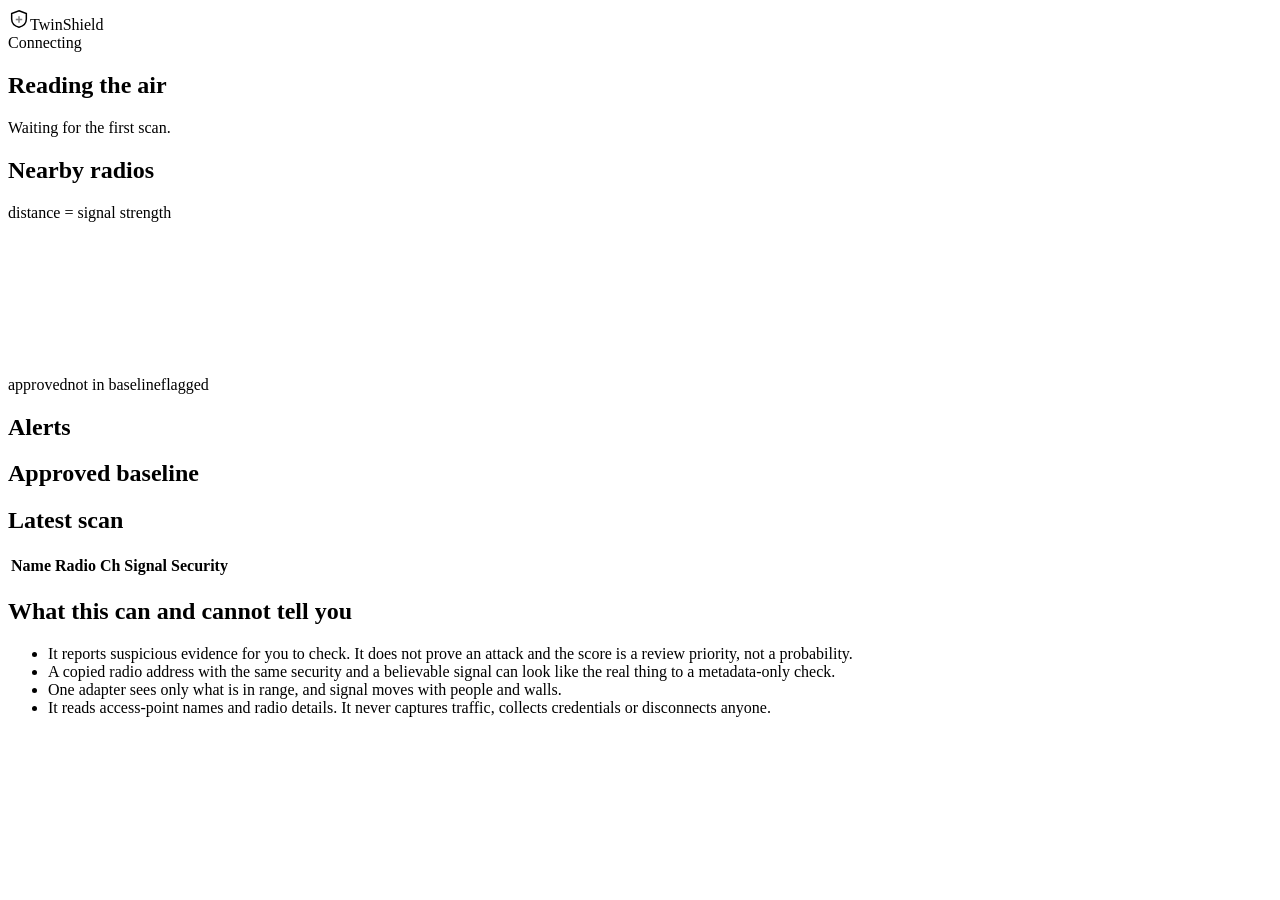
==== index.html @ 240db317 "Add index.html" ====
<!doctype html>
<html lang="en">
<head>
<meta charset="utf-8">
<meta name="viewport" content="width=device-width,initial-scale=1">
<title>TwinShield - warning for lookalike Wi-Fi hotspots</title>
<meta name="description" content="A local tool that compares nearby Wi-Fi access points with a network you approved and shows the evidence when something looks like a twin.">
<link rel="preconnect" href="https://fonts.googleapis.com"><link rel="preconnect" href="https://fonts.gstatic.com" crossorigin>
<link href="https://fonts.googleapis.com/css2?family=Instrument+Serif:ital@0;1&family=JetBrains+Mono:wght@400;500&family=Inter+Tight:wght@400;500;600&display=swap" rel="stylesheet">
<link rel="stylesheet" href="style.css">
</head>
<body>
<header class="top">
  <div class="logo"><svg width="22" height="22" viewBox="0 0 24 24" fill="none" stroke="currentColor" stroke-width="1.6"><path d="M12 3l8 3v6c0 4.5-3.2 7.7-8 9-4.8-1.3-8-4.5-8-9V6z"/><path d="M8.5 12.5h7M12 9v7" opacity=".5"/></svg><span>TwinShield</span></div>
  <div class="mode" id="mode">Connecting</div>
</header>

<div class="banner" id="banner" hidden></div>

<main>
  <section class="status" id="status">
    <div class="status-dot" id="dot"></div>
    <div>
      <h1 id="headline">Reading the air</h1>
      <p id="sub">Waiting for the first scan.</p>
    </div>
    <div class="status-meta"><div id="meta1"></div><div id="meta2"></div></div>
  </section>

  <div class="grid">
    <section class="card radar-card">
      <div class="card-h"><h2>Nearby radios</h2><span class="hint">distance = signal strength</span></div>
      <canvas id="radar" aria-label="Radar view of nearby access points"></canvas>
      <div class="legend"><span><i class="k ok"></i>approved</span><span><i class="k other"></i>not in baseline</span><span><i class="k warn"></i>flagged</span></div>
    </section>

    <section class="card">
      <div class="card-h"><h2>Alerts</h2><span class="hint" id="alertCount"></span></div>
      <div id="alerts"></div>
    </section>
  </div>

  <section class="card" id="replayCard" hidden>
    <div class="card-h"><h2>Test fixture timeline</h2><span class="hint">scan cycle <b id="cyc">1</b> of <b id="cycN"></b></span></div>
    <div class="scrub"><button id="play" type="button">Pause</button><input type="range" id="range" min="1" value="1" aria-label="Scan cycle"></div>
    <p class="note">This public demo replays a scripted scenario: an approved campus network, an owner's channel change, a controlled twin with no security, and a lookalike name. It is test data, not a real scan.</p>
  </section>

  <div class="grid two">
    <section class="card">
      <div class="card-h"><h2>Approved baseline</h2><span class="hint" id="blMeta"></span></div>
      <div id="baseline"></div>
      <div id="approveBox" hidden>
        <p class="note">Only approve networks you own or are authorised to manage. Pick them from what is in the air now.</p>
        <div id="ssidPick" class="pick"></div>
        <button class="btn" id="approve" type="button">Approve selected as baseline</button>
        <p class="note" id="approveMsg" role="status"></p>
      </div>
    </section>
    <section class="card">
      <div class="card-h"><h2>Latest scan</h2><span class="hint" id="scanMeta"></span></div>
      <div class="tbl-wrap"><table id="scanTbl"><thead><tr><th>Name</th><th>Radio</th><th>Ch</th><th>Signal</th><th>Security</th></tr></thead><tbody></tbody></table></div>
    </section>
  </div>

  <section class="card limits">
    <h2>What this can and cannot tell you</h2>
    <ul>
      <li>It reports suspicious evidence for you to check. It does not prove an attack and the score is a review priority, not a probability.</li>
      <li>A copied radio address with the same security and a believable signal can look like the real thing to a metadata-only check.</li>
      <li>One adapter sees only what is in range, and signal moves with people and walls.</li>
      <li>It reads access-point names and radio details. It never captures traffic, collects credentials or disconnects anyone.</li>
    </ul>
  </section>
</main>
<script src="app.js"></script>
</body>
</html>
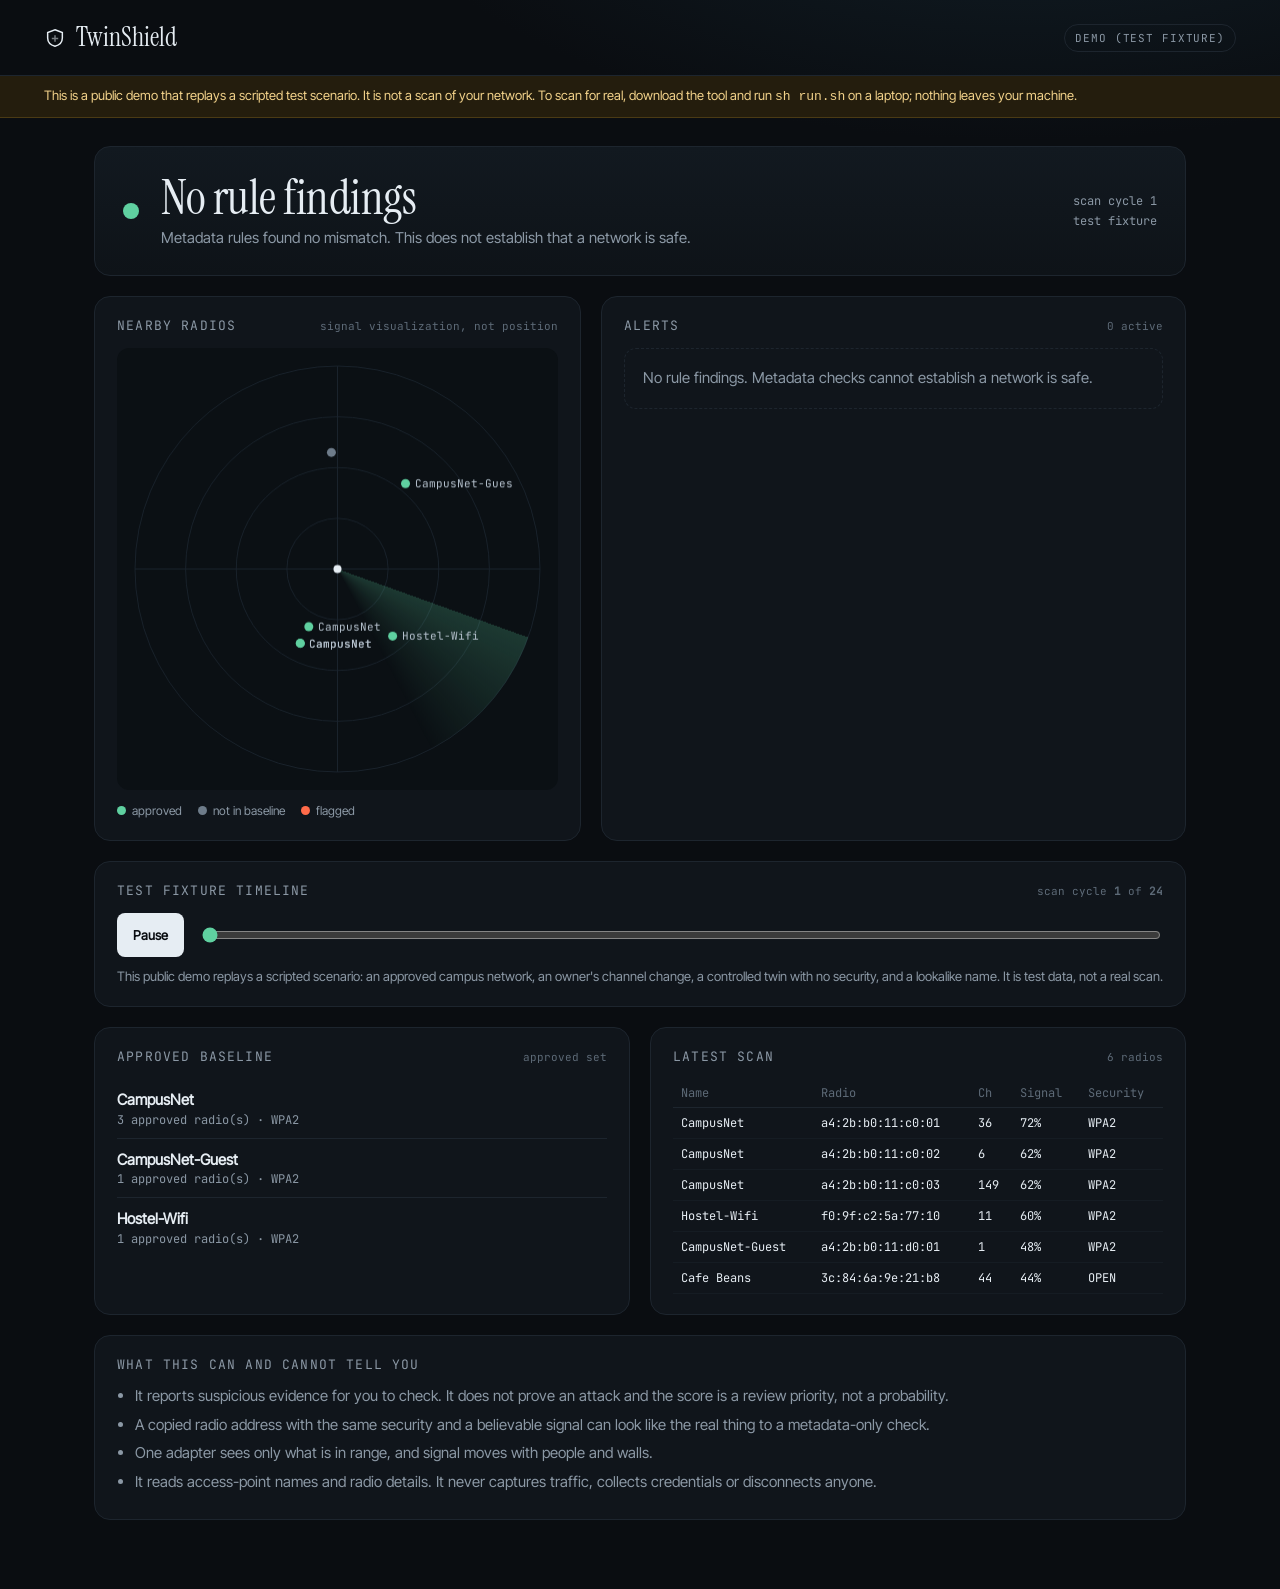
==== commit 0109278a: "Clarify signal visualization and self host fonts" ====
--- a/index.html
+++ b/index.html
@@ -5,9 +5,9 @@
 <meta name="viewport" content="width=device-width,initial-scale=1">
 <title>TwinShield - warning for lookalike Wi-Fi hotspots</title>
 <meta name="description" content="A local tool that compares nearby Wi-Fi access points with a network you approved and shows the evidence when something looks like a twin.">
-<link rel="preconnect" href="https://fonts.googleapis.com"><link rel="preconnect" href="https://fonts.gstatic.com" crossorigin>
-<link href="https://fonts.googleapis.com/css2?family=Instrument+Serif:ital@0;1&family=JetBrains+Mono:wght@400;500&family=Inter+Tight:wght@400;500;600&display=swap" rel="stylesheet">
+<link rel="stylesheet" href="assets/fonts.css">
 <link rel="stylesheet" href="style.css">
+<link rel="canonical" href="https://twinshield-five.vercel.app/"><meta name="referrer" content="no-referrer"><meta name="theme-color" content="#0a1015"><meta property="og:title" content="TwinShield / Wi-Fi metadata review"><meta property="og:description" content="Public fixture demo, not a network scan or proof of safety."><meta property="og:type" content="website"><meta property="og:url" content="https://twinshield-five.vercel.app/"><meta http-equiv="Content-Security-Policy" content="default-src 'self'; script-src 'self'; style-src 'self'; font-src 'self' data:; connect-src 'self'; img-src 'self' data:; object-src 'none'; base-uri 'none'; form-action 'none'">
 </head>
 <body>
 <header class="top">
@@ -29,7 +29,7 @@
 
   <div class="grid">
     <section class="card radar-card">
-      <div class="card-h"><h2>Nearby radios</h2><span class="hint">distance = signal strength</span></div>
+      <div class="card-h"><h2>Nearby radios</h2><span class="hint">signal visualization, not position</span></div>
       <canvas id="radar" aria-label="Radar view of nearby access points"></canvas>
       <div class="legend"><span><i class="k ok"></i>approved</span><span><i class="k other"></i>not in baseline</span><span><i class="k warn"></i>flagged</span></div>
     </section>
--- a/assets/fonts.css
+++ b/assets/fonts.css
@@ -0,0 +1,23 @@
+@font-face {
+  font-family: 'Instrument Serif';
+  font-style: normal;
+  font-weight: 400;
+  font-display: swap;
+  src: url([data-uri]) format('woff');
+}
+
+@font-face {
+  font-family: 'JetBrains Mono';
+  font-style: normal;
+  font-weight: 400;
+  font-display: swap;
+  src: url([data-uri]) format('woff');
+}
+
+@font-face {
+  font-family: 'Inter Tight';
+  font-style: normal;
+  font-weight: 400;
+  font-display: swap;
+  src: url([data-uri]) format('woff');
+}
--- a/style.css
+++ b/style.css
@@ -0,0 +1,58 @@
+:root{--bg:#0a0d11;--panel:#10151b;--line:#1d252e;--ink:#e6edf3;--dim:#8b98a5;--ok:#5fd0a0;--warn:#ff6b4a;--rev:#f2b84b;--other:#6e7c8a}
+*{box-sizing:border-box}html,body{margin:0}
+body{background:radial-gradient(1100px 500px at 80% -10%,#122029 0,transparent 60%),var(--bg);color:var(--ink);font:15px/1.5 'Inter Tight',system-ui,sans-serif;-webkit-font-smoothing:antialiased;min-height:100vh}
+.top{display:flex;justify-content:space-between;align-items:center;padding:18px clamp(16px,4vw,44px);border-bottom:1px solid var(--line)}
+.logo{display:flex;gap:10px;align-items:center;font-family:'Instrument Serif',serif;font-size:26px}
+.mode{font:500 11px 'JetBrains Mono',monospace;letter-spacing:.08em;text-transform:uppercase;color:var(--dim);border:1px solid var(--line);padding:6px 10px;border-radius:99px}
+.banner{background:#241d0d;border-bottom:1px solid #4a3a14;color:#f2d28a;padding:10px clamp(16px,4vw,44px);font-size:13px}
+.banner[hidden],[hidden]{display:none!important}
+main{max-width:1180px;margin:0 auto;padding:28px clamp(16px,4vw,44px) 70px;display:grid;gap:20px}
+.status{display:grid;grid-template-columns:auto 1fr auto;gap:22px;align-items:center;padding:26px 28px;border:1px solid var(--line);border-radius:16px;background:linear-gradient(180deg,#121920,#0e1318)}
+.status-dot{width:16px;height:16px;border-radius:50%;background:var(--other);box-shadow:0 0 0 0 currentColor;color:var(--other)}
+.s-clear .status-dot{background:var(--ok);color:var(--ok);animation:pulse 2.6s infinite}
+.s-review .status-dot{background:var(--rev);color:var(--rev);animation:pulse 1.8s infinite}
+.s-alert .status-dot{background:var(--warn);color:var(--warn);animation:pulse 1.1s infinite}
+.s-unavailable .status-dot{background:var(--other)}
+@keyframes pulse{0%{box-shadow:0 0 0 0 color-mix(in srgb,currentColor 55%,transparent)}100%{box-shadow:0 0 0 18px transparent}}
+h1{font:400 clamp(30px,5vw,48px)/1.05 'Instrument Serif',serif;margin:0 0 4px;letter-spacing:-.01em}
+.status p{margin:0;color:var(--dim)}.status-meta{font:12px 'JetBrains Mono',monospace;color:var(--dim);text-align:right;line-height:1.7}
+.grid{display:grid;grid-template-columns:minmax(0,5fr) minmax(0,6fr);gap:20px}.grid.two{grid-template-columns:1fr 1fr}
+.card{border:1px solid var(--line);border-radius:16px;background:var(--panel);padding:20px 22px;min-width:0}
+.card-h{display:flex;justify-content:space-between;align-items:baseline;margin-bottom:14px}
+h2{margin:0;font:500 13px 'JetBrains Mono',monospace;letter-spacing:.09em;text-transform:uppercase;color:var(--dim)}
+.hint{font:11px 'JetBrains Mono',monospace;color:#5d6a77}
+#radar{width:100%;aspect-ratio:1;display:block;background:#0b1014;border-radius:12px}
+.legend{display:flex;gap:16px;flex-wrap:wrap;margin-top:12px;font-size:12px;color:var(--dim)}.k{display:inline-block;width:9px;height:9px;border-radius:50%;margin-right:6px}
+.k.ok{background:var(--ok)}.k.other{background:var(--other)}.k.warn{background:var(--warn)}
+.empty{color:var(--dim);padding:18px;border:1px dashed var(--line);border-radius:12px}
+.alert{border:1px solid var(--line);border-left:3px solid var(--rev);border-radius:12px;padding:16px 18px;margin-bottom:12px;background:#0d1217}
+.alert.high{border-left-color:var(--warn)}.alert.low{border-left-color:var(--other);opacity:.85}.alert.gone{opacity:.5}
+@keyframes in{from{opacity:0;transform:translateY(6px)}}
+.a-top{display:flex;justify-content:space-between;gap:14px;align-items:flex-start}
+.a-name{font-size:18px;font-weight:600}.a-name small{display:block;font:12px 'JetBrains Mono',monospace;color:var(--dim);font-weight:400;margin-top:2px}
+.score{text-align:right;flex:none}.score b{font:400 36px/1 'Instrument Serif',serif}.score span{display:block;font:10px 'JetBrains Mono',monospace;color:var(--dim);text-transform:uppercase;letter-spacing:.08em}
+.high .score b{color:var(--warn)}.alert:not(.high):not(.low) .score b{color:var(--rev)}
+.badge{display:inline-block;font:500 10px 'JetBrains Mono',monospace;letter-spacing:.07em;text-transform:uppercase;padding:3px 8px;border-radius:99px;border:1px solid currentColor;margin-top:8px;color:var(--rev)}
+.high .badge{color:var(--warn)}.low .badge{color:var(--other)}
+.ev{margin:14px 0 0;padding:0;list-style:none}
+.ev li{display:grid;grid-template-columns:44px 1fr;gap:10px;padding:8px 0;border-top:1px solid var(--line)}
+.ev .pts{font:500 12px 'JetBrains Mono',monospace;color:var(--rev)}.ev b{font-weight:600;display:block}.ev span{color:var(--dim);font-size:13.5px}
+.a-foot{display:flex;gap:16px;flex-wrap:wrap;font:11.5px 'JetBrains Mono',monospace;color:var(--dim);margin-top:12px;align-items:center}
+.spark{height:22px;width:90px}
+.btn,.scrub button{background:#e6edf3;color:#0a0d11;border:0;border-radius:8px;padding:10px 16px;font:600 13px 'Inter Tight',sans-serif;cursor:pointer;min-height:44px}
+.btn:hover{background:#fff}.btn.ghost{background:none;color:var(--ink);border:1px solid var(--line);padding:6px 12px;min-height:36px}
+.scrub{display:flex;gap:16px;align-items:center}.scrub input{flex:1;accent-color:var(--ok)}
+.note{color:var(--dim);font-size:13px;margin:10px 0 0}
+.bl-net{padding:10px 0;border-top:1px solid var(--line)}.bl-net:first-child{border-top:0}.bl-net b{font-weight:600}.bl-net span{display:block;font:12px 'JetBrains Mono',monospace;color:var(--dim)}
+.pick{display:flex;flex-wrap:wrap;gap:8px;margin:12px 0}
+.pick label{border:1px solid var(--line);border-radius:99px;padding:8px 14px;cursor:pointer;font-size:13px;display:flex;gap:8px;align-items:center;min-height:40px}
+.pick input{accent-color:var(--ok)}
+.tbl-wrap{overflow:auto;max-height:340px}table{width:100%;border-collapse:collapse;font:12px 'JetBrains Mono',monospace}
+th{text-align:left;color:#5d6a77;font-weight:500;padding:6px 8px;border-bottom:1px solid var(--line);position:sticky;top:0;background:var(--panel)}
+td{padding:7px 8px;border-bottom:1px solid #151c23;white-space:nowrap}tr.f td{color:var(--warn)}
+.limits ul{margin:12px 0 0;padding-left:18px;color:var(--dim)}.limits li{margin:6px 0}
+@media(max-width:860px){.grid,.grid.two{grid-template-columns:1fr}.status{grid-template-columns:auto 1fr}.status-meta{grid-column:1/-1;text-align:left}.score b{font-size:30px}}
+@media(prefers-reduced-motion:reduce){*{animation:none!important}}
+@media(max-width:520px){#scanTbl th:nth-child(2),#scanTbl td:nth-child(2){display:none}table{font-size:11px}}
+
+[hidden]{display:none!important}:focus-visible{outline:3px solid #5fd0a0;outline-offset:4px}.card,.a-name{min-width:0}.a-name,.bl-net,.ev{overflow-wrap:anywhere}footer a{color:inherit}@media(prefers-reduced-motion:reduce){*{animation:none!important;transition:none!important;scroll-behavior:auto!important}}
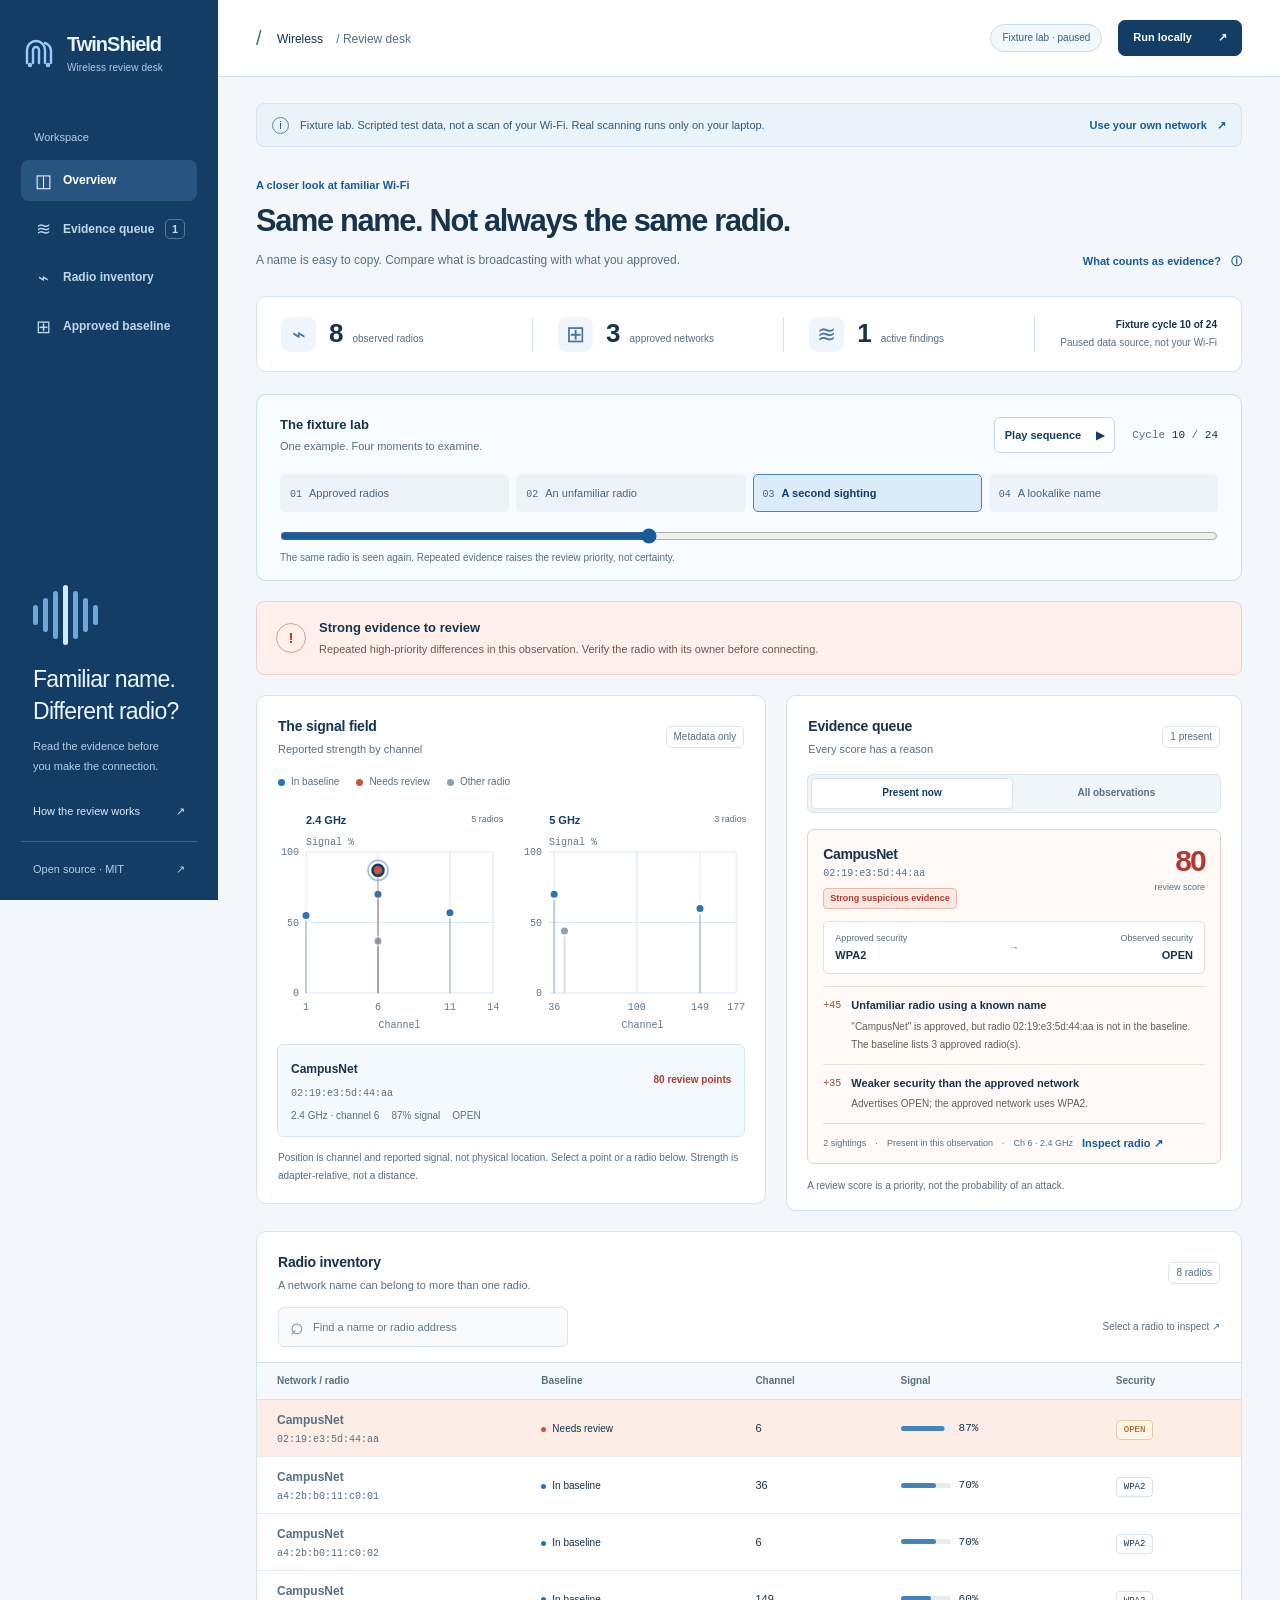
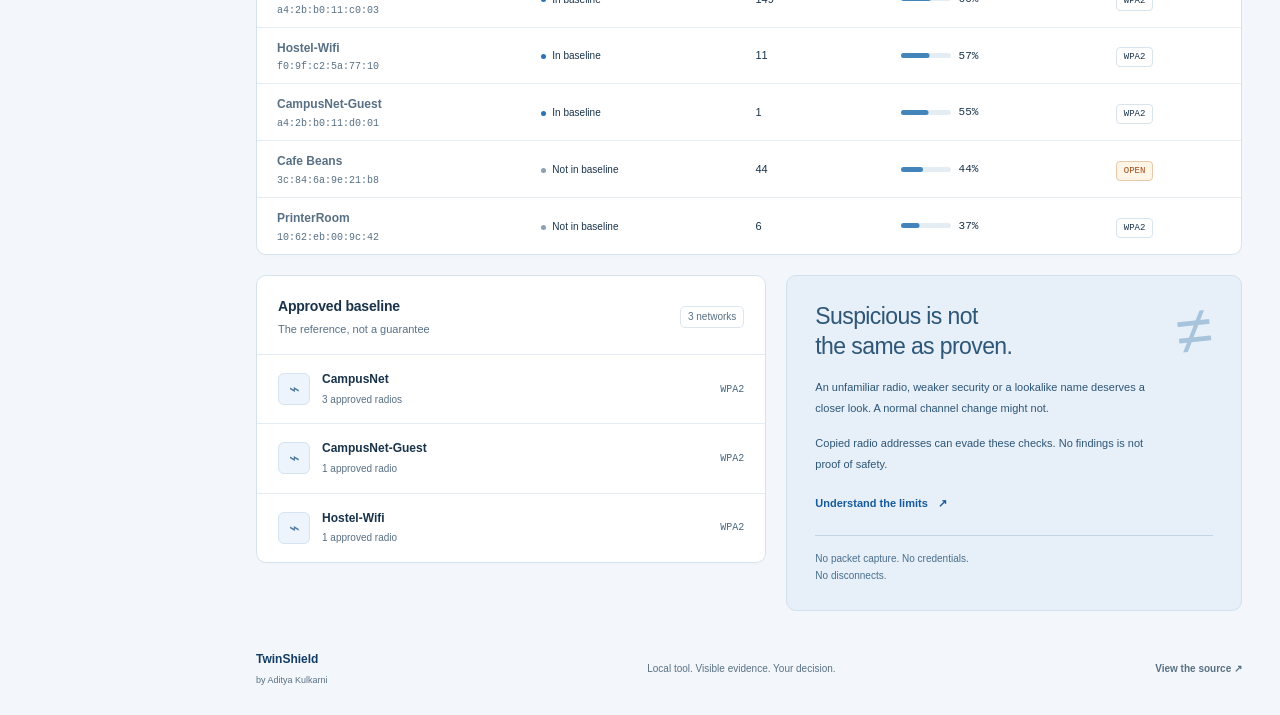
==== commit 58fd635a: "Redesign the review desk and refresh docs" ====
--- a/index.html
+++ b/index.html
@@ -1,78 +1,490 @@
 <!doctype html>
 <html lang="en">
-<head>
-<meta charset="utf-8">
-<meta name="viewport" content="width=device-width,initial-scale=1">
-<title>TwinShield - warning for lookalike Wi-Fi hotspots</title>
-<meta name="description" content="A local tool that compares nearby Wi-Fi access points with a network you approved and shows the evidence when something looks like a twin.">
-<link rel="stylesheet" href="assets/fonts.css">
-<link rel="stylesheet" href="style.css">
-<link rel="canonical" href="https://twinshield-five.vercel.app/"><meta name="referrer" content="no-referrer"><meta name="theme-color" content="#0a1015"><meta property="og:title" content="TwinShield / Wi-Fi metadata review"><meta property="og:description" content="Public fixture demo, not a network scan or proof of safety."><meta property="og:type" content="website"><meta property="og:url" content="https://twinshield-five.vercel.app/"><meta http-equiv="Content-Security-Policy" content="default-src 'self'; script-src 'self'; style-src 'self'; font-src 'self' data:; connect-src 'self'; img-src 'self' data:; object-src 'none'; base-uri 'none'; form-action 'none'">
-</head>
-<body>
-<header class="top">
-  <div class="logo"><svg width="22" height="22" viewBox="0 0 24 24" fill="none" stroke="currentColor" stroke-width="1.6"><path d="M12 3l8 3v6c0 4.5-3.2 7.7-8 9-4.8-1.3-8-4.5-8-9V6z"/><path d="M8.5 12.5h7M12 9v7" opacity=".5"/></svg><span>TwinShield</span></div>
-  <div class="mode" id="mode">Connecting</div>
-</header>
-
-<div class="banner" id="banner" hidden></div>
-
-<main>
-  <section class="status" id="status">
-    <div class="status-dot" id="dot"></div>
-    <div>
-      <h1 id="headline">Reading the air</h1>
-      <p id="sub">Waiting for the first scan.</p>
+  <head>
+    <meta charset="utf-8" />
+    <meta name="viewport" content="width=device-width,initial-scale=1" />
+    <title>TwinShield | A closer look at familiar Wi-Fi</title>
+    <meta
+      name="description"
+      content="A local review desk for lookalike Wi-Fi. Compare access-point metadata with a baseline you approve, and inspect the evidence. Try the labelled fixture lab."
+    />
+    <meta name="theme-color" content="#133d65" />
+    <meta name="referrer" content="no-referrer" />
+    <meta
+      http-equiv="Content-Security-Policy"
+      content="default-src 'self'; script-src 'self'; style-src 'self'; font-src 'self'; connect-src 'self'; img-src 'self' data:; object-src 'none'; base-uri 'none'; form-action 'none'"
+    />
+    <meta
+      property="og:title"
+      content="TwinShield | A closer look at familiar Wi-Fi"
+    />
+    <meta
+      property="og:description"
+      content="A local wireless review desk. Evidence, not a promise of safety."
+    />
+    <meta property="og:type" content="website" />
+    <meta property="og:url" content="https://twinshield-five.vercel.app/" />
+    <meta
+      property="og:image"
+      content="https://twinshield-five.vercel.app/share-card.png"
+    />
+    <link rel="canonical" href="https://twinshield-five.vercel.app/" />
+    <link rel="icon" href="favicon.svg" type="image/svg+xml" />
+    <link rel="stylesheet" href="assets/fonts.css" />
+    <link rel="stylesheet" href="style.css" />
+  </head>
+  <body>
+    <a class="skip" href="#overview">Skip to review desk</a>
+    <aside class="rail">
+      <a class="brand" href="#overview" aria-label="TwinShield review desk"
+        ><svg viewBox="0 0 36 36" aria-hidden="true">
+          <path
+            d="M6 28V15a9 9 0 0 1 18 0v13M12 28V15a3 3 0 0 1 6 0v13M24 8a9 9 0 0 1 6 8v12"
+          />
+          <circle cx="9" cy="30" r="1" />
+          <circle cx="27" cy="30" r="1" /></svg
+        ><span
+          >TwinShield<span class="brand-sub">Wireless review desk</span></span
+        ></a
+      >
+      <div class="rail-body">
+        <p class="nav-label">Workspace</p>
+        <nav aria-label="Review desk">
+          <a class="nav-current" href="#overview"
+            ><span class="nav-icon">◫</span>Overview</a
+          ><a href="#review"
+            ><span class="nav-icon">≋</span>Evidence queue<span
+              id="navCount"
+              class="nav-count"
+              >0</span
+            ></a
+          ><a href="#radios"><span class="nav-icon">⌁</span>Radio inventory</a
+          ><a href="#baseline"
+            ><span class="nav-icon">⊞</span>Approved baseline</a
+          >
+        </nav>
+      </div>
+      <div class="rail-bottom">
+        <div class="rail-emblem" aria-hidden="true">
+          <i></i><i></i><i></i><i></i><i></i><i></i><i></i>
+        </div>
+        <p>Familiar name.<br />Different radio?</p>
+        <span>Read the evidence before<br />you make the connection.</span
+        ><button class="rail-help" id="open-method" type="button">
+          How the review works <span>↗</span>
+        </button>
+      </div>
+      <a
+        class="rail-source"
+        href="https://github.com/Aditya2375/twinshield"
+        target="_blank"
+        rel="noopener noreferrer"
+        >Open source · MIT <span>↗</span></a
+      >
+    </aside>
+    <div class="workspace">
+      <header class="topbar">
+        <p>
+          <span class="top-slash">/</span> Wireless
+          <span class="breadcrumb">/ Review desk</span>
+        </p>
+        <div>
+          <span class="mode-pill" id="mode">Loading source</span
+          ><button class="button small" id="open-local" type="button">
+            Run locally <span>↗</span>
+          </button>
+        </div>
+      </header>
+      <main id="overview" tabindex="-1">
+        <noscript
+          ><div class="source-notice">
+            <b>JavaScript is off.</b> The interactive fixture needs JavaScript.
+            The source and the Python tool are available on GitHub. This page is
+            not scanning your Wi-Fi.
+          </div></noscript
+        >
+        <div class="source-notice" id="banner" role="note">
+          <span class="source-symbol" aria-hidden="true">i</span>
+          <p id="sourceText">
+            Loading the labelled example. This website does not scan your Wi-Fi.
+          </p>
+          <button id="open-local-inline" type="button">
+            Use your own network <span>↗</span>
+          </button>
+        </div>
+        <div class="desk-heading">
+          <div>
+            <p class="section-kicker">A closer look at familiar Wi-Fi</p>
+            <h1>
+              Same name.<br class="mobile-break" />
+              Not always the same radio.
+            </h1>
+            <p class="desk-intro">
+              A name is easy to copy. Compare what is broadcasting with what you
+              approved.
+            </p>
+          </div>
+          <button class="text-button" id="open-method-top" type="button">
+            What counts as evidence? <span>ⓘ</span>
+          </button>
+        </div>
+        <section class="summary" aria-label="Current observation">
+          <div>
+            <span class="metric-icon" aria-hidden="true">⌁</span>
+            <p>
+              <strong id="radioCount">–</strong><span>observed radios</span>
+            </p>
+          </div>
+          <div>
+            <span class="metric-icon" aria-hidden="true">⊞</span>
+            <p>
+              <strong id="networkCount">–</strong><span>approved networks</span>
+            </p>
+          </div>
+          <div>
+            <span class="metric-icon" aria-hidden="true">≋</span>
+            <p>
+              <strong id="findingCount">–</strong><span>active findings</span>
+            </p>
+          </div>
+          <div class="summary-source">
+            <span id="meta1">Waiting for data</span
+            ><span id="meta2">No scan running here</span>
+          </div>
+        </section>
+        <section
+          id="replayCard"
+          class="fixture-player"
+          aria-labelledby="fixtureTitle"
+          hidden
+        >
+          <div class="fixture-top">
+            <div>
+              <h2 id="fixtureTitle">The fixture lab</h2>
+              <p>One example. Four moments to examine.</p>
+            </div>
+            <div class="transport">
+              <button
+                id="play"
+                class="play-button"
+                type="button"
+                aria-pressed="false"
+              >
+                Play sequence <span aria-hidden="true">▶</span></button
+              ><span class="cycle-label"
+                >Cycle <b id="cyc">10</b><span> / </span
+                ><b id="cycN">24</b></span
+              >
+            </div>
+          </div>
+          <div class="chapters" role="group" aria-label="Example moments">
+            <button data-cycle="1" type="button">
+              <span>01</span>Approved radios</button
+            ><button data-cycle="9" type="button">
+              <span>02</span>An unfamiliar radio</button
+            ><button data-cycle="10" type="button">
+              <span>03</span>A second sighting</button
+            ><button data-cycle="17" type="button">
+              <span>04</span>A lookalike name
+            </button>
+          </div>
+          <label class="sr-only" for="range">Fixture scan cycle</label
+          ><input type="range" id="range" min="1" max="24" value="10" />
+          <p class="fixture-caption" id="chapterCaption">
+            Test data, not a scan of your network.
+          </p>
+        </section>
+        <section class="status-strip" id="status" aria-labelledby="headline">
+          <span id="statusMark" aria-hidden="true">…</span>
+          <div>
+            <h2 id="headline">Preparing the review desk</h2>
+            <p id="sub">No observations have been loaded.</p>
+          </div>
+          <button class="text-button" id="retry" type="button" hidden>
+            Retry connection ↻
+          </button>
+        </section>
+        <div class="analysis-grid">
+          <section class="panel signal-panel" aria-labelledby="signalTitle">
+            <div class="panel-heading">
+              <div>
+                <h2 id="signalTitle">The signal field</h2>
+                <p>Reported strength by channel</p>
+              </div>
+              <span class="panel-tag">Metadata only</span>
+            </div>
+            <div class="plot-legend">
+              <span><i class="key approved"></i>In baseline</span
+              ><span><i class="key flagged"></i>Needs review</span
+              ><span><i class="key other"></i>Other radio</span>
+            </div>
+            <div class="band-grid" id="spectrum"></div>
+            <div id="selectedRadio" class="selected-radio"></div>
+            <p class="plot-note">
+              Position is channel and reported signal, not physical location.
+              Select a point or a radio below. Strength is adapter-relative, not
+              a distance.
+            </p>
+          </section>
+          <section
+            class="panel evidence-panel"
+            id="review"
+            aria-labelledby="alertsTitle"
+          >
+            <div class="panel-heading">
+              <div>
+                <h2 id="alertsTitle" tabindex="-1">Evidence queue</h2>
+                <p>Every score has a reason</p>
+              </div>
+              <span class="panel-tag" id="alertCount">Waiting</span>
+            </div>
+            <div class="segmented" role="group" aria-label="Filter evidence">
+              <button type="button" data-filter="active" aria-pressed="true">
+                Present now</button
+              ><button type="button" data-filter="all" aria-pressed="false">
+                All observations
+              </button>
+            </div>
+            <div id="alerts" class="alert-list"></div>
+            <p class="queue-note">
+              A review score is a priority, not the probability of an attack.
+            </p>
+            <p class="action-status" id="actionStatus" role="status"></p>
+          </section>
+        </div>
+        <section
+          class="panel inventory-panel"
+          id="radios"
+          aria-labelledby="inventoryTitle"
+        >
+          <div class="panel-heading">
+            <div>
+              <h2 id="inventoryTitle">Radio inventory</h2>
+              <p>A network name can belong to more than one radio.</p>
+            </div>
+            <span class="panel-tag" id="scanMeta">Waiting</span>
+          </div>
+          <div class="table-controls">
+            <label class="search-box"
+              ><span aria-hidden="true">⌕</span
+              ><input
+                id="radioSearch"
+                type="search"
+                placeholder="Find a name or radio address"
+                aria-label="Find a radio" /></label
+            ><span class="table-hint">Select a radio to inspect ↗</span>
+          </div>
+          <p class="mobile-table-note">
+            Swipe the table for signal and security →
+          </p>
+          <div
+            class="table-scroll"
+            tabindex="0"
+            role="region"
+            aria-label="Radio inventory, scroll horizontally for all columns"
+          >
+            <table id="scanTbl">
+              <caption class="sr-only">
+                Current observations, sorted by signal strength
+              </caption>
+              <thead>
+                <tr>
+                  <th scope="col">Network / radio</th>
+                  <th scope="col">Baseline</th>
+                  <th scope="col">Channel</th>
+                  <th scope="col">Signal</th>
+                  <th scope="col">Security</th>
+                </tr>
+              </thead>
+              <tbody></tbody>
+            </table>
+          </div>
+          <p id="searchResult" class="search-result" role="status"></p>
+        </section>
+        <div class="bottom-grid">
+          <section
+            class="panel baseline-panel"
+            id="baseline"
+            aria-labelledby="baselineTitle"
+          >
+            <div class="panel-heading">
+              <div>
+                <h2 id="baselineTitle">Approved baseline</h2>
+                <p>The reference, not a guarantee</p>
+              </div>
+              <span class="panel-tag" id="blMeta">Waiting</span>
+            </div>
+            <div id="baselineList"></div>
+            <div id="approveBox" class="approval-box" hidden>
+              <h3>Choose the networks you manage</h3>
+              <p>
+                Only approve networks you own or are authorised to manage.
+                Approval replaces the baseline using recent observations.
+              </p>
+              <div id="ssidPick" class="pick"></div>
+              <button class="button" id="approve" type="button">
+                Approve selected networks
+              </button>
+              <p id="approveMsg" class="action-status" role="status"></p>
+            </div>
+          </section>
+          <section class="method-note" aria-labelledby="limitsTitle">
+            <span class="method-glyph" aria-hidden="true">≠</span>
+            <h2 id="limitsTitle">Suspicious is not<br />the same as proven.</h2>
+            <p>
+              An unfamiliar radio, weaker security or a lookalike name deserves
+              a closer look. A normal channel change might not.
+            </p>
+            <p>
+              Copied radio addresses can evade these checks. No findings is not
+              proof of safety.
+            </p>
+            <button id="open-method-bottom" class="text-button" type="button">
+              Understand the limits <span>↗</span>
+            </button>
+            <div class="privacy-line">
+              No packet capture. No credentials.<br />No disconnects.
+            </div>
+          </section>
+        </div>
+        <footer>
+          <span
+            >TwinShield <span class="footer-by">by Aditya Kulkarni</span></span
+          >
+          <p>Local tool. Visible evidence. Your decision.</p>
+          <a
+            href="https://github.com/Aditya2375/twinshield"
+            target="_blank"
+            rel="noopener noreferrer"
+            >View the source ↗</a
+          >
+        </footer>
+      </main>
     </div>
-    <div class="status-meta"><div id="meta1"></div><div id="meta2"></div></div>
-  </section>
-
-  <div class="grid">
-    <section class="card radar-card">
-      <div class="card-h"><h2>Nearby radios</h2><span class="hint">signal visualization, not position</span></div>
-      <canvas id="radar" aria-label="Radar view of nearby access points"></canvas>
-      <div class="legend"><span><i class="k ok"></i>approved</span><span><i class="k other"></i>not in baseline</span><span><i class="k warn"></i>flagged</span></div>
-    </section>
-
-    <section class="card">
-      <div class="card-h"><h2>Alerts</h2><span class="hint" id="alertCount"></span></div>
-      <div id="alerts"></div>
-    </section>
-  </div>
-
-  <section class="card" id="replayCard" hidden>
-    <div class="card-h"><h2>Test fixture timeline</h2><span class="hint">scan cycle <b id="cyc">1</b> of <b id="cycN"></b></span></div>
-    <div class="scrub"><button id="play" type="button">Pause</button><input type="range" id="range" min="1" value="1" aria-label="Scan cycle"></div>
-    <p class="note">This public demo replays a scripted scenario: an approved campus network, an owner's channel change, a controlled twin with no security, and a lookalike name. It is test data, not a real scan.</p>
-  </section>
-
-  <div class="grid two">
-    <section class="card">
-      <div class="card-h"><h2>Approved baseline</h2><span class="hint" id="blMeta"></span></div>
-      <div id="baseline"></div>
-      <div id="approveBox" hidden>
-        <p class="note">Only approve networks you own or are authorised to manage. Pick them from what is in the air now.</p>
-        <div id="ssidPick" class="pick"></div>
-        <button class="btn" id="approve" type="button">Approve selected as baseline</button>
-        <p class="note" id="approveMsg" role="status"></p>
-      </div>
-    </section>
-    <section class="card">
-      <div class="card-h"><h2>Latest scan</h2><span class="hint" id="scanMeta"></span></div>
-      <div class="tbl-wrap"><table id="scanTbl"><thead><tr><th>Name</th><th>Radio</th><th>Ch</th><th>Signal</th><th>Security</th></tr></thead><tbody></tbody></table></div>
-    </section>
-  </div>
-
-  <section class="card limits">
-    <h2>What this can and cannot tell you</h2>
-    <ul>
-      <li>It reports suspicious evidence for you to check. It does not prove an attack and the score is a review priority, not a probability.</li>
-      <li>A copied radio address with the same security and a believable signal can look like the real thing to a metadata-only check.</li>
-      <li>One adapter sees only what is in range, and signal moves with people and walls.</li>
-      <li>It reads access-point names and radio details. It never captures traffic, collects credentials or disconnects anyone.</li>
-    </ul>
-  </section>
-</main>
-<script src="app.js"></script>
-</body>
+    <dialog id="methodDialog" aria-labelledby="methodHeading">
+      <div class="dialog-top">
+        <span>Method & limits</span
+        ><button
+          type="button"
+          class="dialog-close"
+          aria-label="Close method"
+          data-close
+        >
+          ×
+        </button>
+      </div>
+      <h2 id="methodHeading">Evidence, not a verdict.</h2>
+      <p>
+        TwinShield compares access-point metadata with an owner-approved
+        baseline. Its rules can find differences. They cannot establish who is
+        operating a radio.
+      </p>
+      <dl class="method-list">
+        <div>
+          <dt>Names & addresses</dt>
+          <dd>
+            An unfamiliar radio using an approved name adds 45 points. A name
+            one small edit from an approved name adds 30.
+          </dd>
+        </div>
+        <div>
+          <dt>Advertised security</dt>
+          <dd>
+            Weaker security adds evidence. A downgrade on an approved radio adds
+            50 points; a new radio with weaker security adds 35.
+          </dd>
+        </div>
+        <div>
+          <dt>Repeated sightings</dt>
+          <dd>
+            A score of at least 60 needs two sightings to be labelled strong
+            suspicious evidence. One sighting is capped at Review.
+          </dd>
+        </div>
+        <div>
+          <dt>Weak signals</dt>
+          <dd>
+            Channel, band and signal changes add smaller amounts. Walls, people
+            and normal maintenance can explain them.
+          </dd>
+        </div>
+      </dl>
+      <div class="dialog-caution">
+        <b>The blind spot</b>
+        <p>
+          A copied radio address with matching security and a believable signal
+          can look genuine. This is not a vulnerability audit, intrusion
+          prevention system or promise of safe Wi-Fi.
+        </p>
+      </div>
+      <p class="dialog-small">
+        Reads network names, radio addresses, channel, signal and advertised
+        security. It does not capture traffic, collect credentials or disconnect
+        anyone. Local records stay in <code>~/.twinshield</code>.
+      </p>
+    </dialog>
+    <dialog id="localDialog" aria-labelledby="localHeading">
+      <div class="dialog-top">
+        <span>From fixture to field</span
+        ><button
+          type="button"
+          class="dialog-close"
+          aria-label="Close local instructions"
+          data-close
+        >
+          ×
+        </button>
+      </div>
+      <h2 id="localHeading">Bring your own baseline.</h2>
+      <p>
+        The website is a labelled example. Real scanning runs on your laptop,
+        with Python 3.8 or newer and no Python packages to install.
+      </p>
+      <ol class="setup-steps">
+        <li>
+          <b>Get the source</b>
+          <p>
+            Clone or download the repository, then open its folder in a
+            terminal.
+          </p>
+        </li>
+        <li>
+          <b>Start the local review desk</b>
+          <pre id="runCommand">
+git clone https://github.com/Aditya2375/twinshield
+cd twinshield
+python3 -m twinshield serve</pre
+          >
+          <button id="copyCommand" class="button secondary" type="button">
+            Copy commands</button
+          ><span id="copyStatus" role="status"></span>
+        </li>
+        <li>
+          <b>Approve what you manage</b>
+          <p>
+            Open <code>http://127.0.0.1:8787</code>, wait for two completed
+            scans, then select networks you own or are authorised to manage.
+            Every later scan is compared with that baseline.
+          </p>
+        </li>
+      </ol>
+      <div class="dialog-caution">
+        <b>Linux or Windows for live scanning</b>
+        <p>
+          Linux needs NetworkManager (<code>nmcli</code>); Windows uses
+          <code>netsh</code>. Recent macOS versions lack the required built-in
+          scanner. Use <code>python3 -m twinshield serve --replay</code> for a
+          local test fixture instead.
+        </p>
+      </div>
+      <a
+        class="button source-button"
+        href="https://github.com/Aditya2375/twinshield"
+        target="_blank"
+        rel="noopener noreferrer"
+        >Open the repository ↗</a
+      >
+    </dialog>
+    <script src="app.js"></script>
+  </body>
 </html>
--- a/style.css
+++ b/style.css
@@ -1,58 +1,2293 @@
-:root{--bg:#0a0d11;--panel:#10151b;--line:#1d252e;--ink:#e6edf3;--dim:#8b98a5;--ok:#5fd0a0;--warn:#ff6b4a;--rev:#f2b84b;--other:#6e7c8a}
-*{box-sizing:border-box}html,body{margin:0}
-body{background:radial-gradient(1100px 500px at 80% -10%,#122029 0,transparent 60%),var(--bg);color:var(--ink);font:15px/1.5 'Inter Tight',system-ui,sans-serif;-webkit-font-smoothing:antialiased;min-height:100vh}
-.top{display:flex;justify-content:space-between;align-items:center;padding:18px clamp(16px,4vw,44px);border-bottom:1px solid var(--line)}
-.logo{display:flex;gap:10px;align-items:center;font-family:'Instrument Serif',serif;font-size:26px}
-.mode{font:500 11px 'JetBrains Mono',monospace;letter-spacing:.08em;text-transform:uppercase;color:var(--dim);border:1px solid var(--line);padding:6px 10px;border-radius:99px}
-.banner{background:#241d0d;border-bottom:1px solid #4a3a14;color:#f2d28a;padding:10px clamp(16px,4vw,44px);font-size:13px}
-.banner[hidden],[hidden]{display:none!important}
-main{max-width:1180px;margin:0 auto;padding:28px clamp(16px,4vw,44px) 70px;display:grid;gap:20px}
-.status{display:grid;grid-template-columns:auto 1fr auto;gap:22px;align-items:center;padding:26px 28px;border:1px solid var(--line);border-radius:16px;background:linear-gradient(180deg,#121920,#0e1318)}
-.status-dot{width:16px;height:16px;border-radius:50%;background:var(--other);box-shadow:0 0 0 0 currentColor;color:var(--other)}
-.s-clear .status-dot{background:var(--ok);color:var(--ok);animation:pulse 2.6s infinite}
-.s-review .status-dot{background:var(--rev);color:var(--rev);animation:pulse 1.8s infinite}
-.s-alert .status-dot{background:var(--warn);color:var(--warn);animation:pulse 1.1s infinite}
-.s-unavailable .status-dot{background:var(--other)}
-@keyframes pulse{0%{box-shadow:0 0 0 0 color-mix(in srgb,currentColor 55%,transparent)}100%{box-shadow:0 0 0 18px transparent}}
-h1{font:400 clamp(30px,5vw,48px)/1.05 'Instrument Serif',serif;margin:0 0 4px;letter-spacing:-.01em}
-.status p{margin:0;color:var(--dim)}.status-meta{font:12px 'JetBrains Mono',monospace;color:var(--dim);text-align:right;line-height:1.7}
-.grid{display:grid;grid-template-columns:minmax(0,5fr) minmax(0,6fr);gap:20px}.grid.two{grid-template-columns:1fr 1fr}
-.card{border:1px solid var(--line);border-radius:16px;background:var(--panel);padding:20px 22px;min-width:0}
-.card-h{display:flex;justify-content:space-between;align-items:baseline;margin-bottom:14px}
-h2{margin:0;font:500 13px 'JetBrains Mono',monospace;letter-spacing:.09em;text-transform:uppercase;color:var(--dim)}
-.hint{font:11px 'JetBrains Mono',monospace;color:#5d6a77}
-#radar{width:100%;aspect-ratio:1;display:block;background:#0b1014;border-radius:12px}
-.legend{display:flex;gap:16px;flex-wrap:wrap;margin-top:12px;font-size:12px;color:var(--dim)}.k{display:inline-block;width:9px;height:9px;border-radius:50%;margin-right:6px}
-.k.ok{background:var(--ok)}.k.other{background:var(--other)}.k.warn{background:var(--warn)}
-.empty{color:var(--dim);padding:18px;border:1px dashed var(--line);border-radius:12px}
-.alert{border:1px solid var(--line);border-left:3px solid var(--rev);border-radius:12px;padding:16px 18px;margin-bottom:12px;background:#0d1217}
-.alert.high{border-left-color:var(--warn)}.alert.low{border-left-color:var(--other);opacity:.85}.alert.gone{opacity:.5}
-@keyframes in{from{opacity:0;transform:translateY(6px)}}
-.a-top{display:flex;justify-content:space-between;gap:14px;align-items:flex-start}
-.a-name{font-size:18px;font-weight:600}.a-name small{display:block;font:12px 'JetBrains Mono',monospace;color:var(--dim);font-weight:400;margin-top:2px}
-.score{text-align:right;flex:none}.score b{font:400 36px/1 'Instrument Serif',serif}.score span{display:block;font:10px 'JetBrains Mono',monospace;color:var(--dim);text-transform:uppercase;letter-spacing:.08em}
-.high .score b{color:var(--warn)}.alert:not(.high):not(.low) .score b{color:var(--rev)}
-.badge{display:inline-block;font:500 10px 'JetBrains Mono',monospace;letter-spacing:.07em;text-transform:uppercase;padding:3px 8px;border-radius:99px;border:1px solid currentColor;margin-top:8px;color:var(--rev)}
-.high .badge{color:var(--warn)}.low .badge{color:var(--other)}
-.ev{margin:14px 0 0;padding:0;list-style:none}
-.ev li{display:grid;grid-template-columns:44px 1fr;gap:10px;padding:8px 0;border-top:1px solid var(--line)}
-.ev .pts{font:500 12px 'JetBrains Mono',monospace;color:var(--rev)}.ev b{font-weight:600;display:block}.ev span{color:var(--dim);font-size:13.5px}
-.a-foot{display:flex;gap:16px;flex-wrap:wrap;font:11.5px 'JetBrains Mono',monospace;color:var(--dim);margin-top:12px;align-items:center}
-.spark{height:22px;width:90px}
-.btn,.scrub button{background:#e6edf3;color:#0a0d11;border:0;border-radius:8px;padding:10px 16px;font:600 13px 'Inter Tight',sans-serif;cursor:pointer;min-height:44px}
-.btn:hover{background:#fff}.btn.ghost{background:none;color:var(--ink);border:1px solid var(--line);padding:6px 12px;min-height:36px}
-.scrub{display:flex;gap:16px;align-items:center}.scrub input{flex:1;accent-color:var(--ok)}
-.note{color:var(--dim);font-size:13px;margin:10px 0 0}
-.bl-net{padding:10px 0;border-top:1px solid var(--line)}.bl-net:first-child{border-top:0}.bl-net b{font-weight:600}.bl-net span{display:block;font:12px 'JetBrains Mono',monospace;color:var(--dim)}
-.pick{display:flex;flex-wrap:wrap;gap:8px;margin:12px 0}
-.pick label{border:1px solid var(--line);border-radius:99px;padding:8px 14px;cursor:pointer;font-size:13px;display:flex;gap:8px;align-items:center;min-height:40px}
-.pick input{accent-color:var(--ok)}
-.tbl-wrap{overflow:auto;max-height:340px}table{width:100%;border-collapse:collapse;font:12px 'JetBrains Mono',monospace}
-th{text-align:left;color:#5d6a77;font-weight:500;padding:6px 8px;border-bottom:1px solid var(--line);position:sticky;top:0;background:var(--panel)}
-td{padding:7px 8px;border-bottom:1px solid #151c23;white-space:nowrap}tr.f td{color:var(--warn)}
-.limits ul{margin:12px 0 0;padding-left:18px;color:var(--dim)}.limits li{margin:6px 0}
-@media(max-width:860px){.grid,.grid.two{grid-template-columns:1fr}.status{grid-template-columns:auto 1fr}.status-meta{grid-column:1/-1;text-align:left}.score b{font-size:30px}}
-@media(prefers-reduced-motion:reduce){*{animation:none!important}}
-@media(max-width:520px){#scanTbl th:nth-child(2),#scanTbl td:nth-child(2){display:none}table{font-size:11px}}
+/* TwinShield: the wireless review desk. */
+:root {
+  --ink: #18334a;
+  --muted: #587084;
+  --blue: #175b9b;
+  --navy: #133d65;
+  --line: #d7e3ec;
+  --paper: #f3f7fb;
+  --white: #fff;
+  --bluewash: #eaf3fc;
+  --amber: #9b4b15;
+  --amberwash: #fff4e7;
+  --red: #ae3c32;
+  --redwash: #fff0ec;
+  --mono: ui-monospace, SFMono-Regular, Consolas, monospace;
+  --sans: Manrope, Arial, sans-serif;
+}
+* {
+  box-sizing: border-box;
+}
+html {
+  scroll-behavior: smooth;
+  scroll-padding-top: 85px;
+}
+body {
+  margin: 0;
+  background: var(--paper);
+  color: var(--ink);
+  font: 14px/1.65 var(--sans);
+  -webkit-font-smoothing: antialiased;
+}
+button,
+input {
+  font: inherit;
+}
+button,
+a,
+input {
+  -webkit-tap-highlight-color: transparent;
+}
+button {
+  cursor: pointer;
+}
+button:disabled {
+  cursor: wait;
+  opacity: 0.55;
+}
+a {
+  color: inherit;
+}
+button {
+  color: inherit;
+}
+button:focus-visible,
+a:focus-visible,
+input:focus-visible,
+[tabindex]:focus-visible {
+  outline: 3px solid #4083c2;
+  outline-offset: 4px;
+}
+a:hover {
+  color: var(--blue);
+}
+[hidden] {
+  display: none !important;
+}
+h1,
+h2,
+h3,
+p {
+  margin: 0;
+}
+svg {
+  display: block;
+}
+.sr-only {
+  position: absolute;
+  width: 1px;
+  height: 1px;
+  padding: 0;
+  margin: -1px;
+  overflow: hidden;
+  clip: rect(0, 0, 0, 0);
+  white-space: nowrap;
+  border: 0;
+}
+.skip {
+  position: fixed;
+  top: -80px;
+  left: 16px;
+  background: white;
+  border: 2px solid var(--blue);
+  padding: 12px;
+  z-index: 20;
+}
+.skip:focus {
+  top: 12px;
+}
+.rail {
+  position: fixed;
+  inset: 0 auto 0 0;
+  width: 218px;
+  display: flex;
+  flex-direction: column;
+  background: var(--navy);
+  color: #e9f4ff;
+  padding: 32px 21px 22px;
+  z-index: 5;
+}
+.brand {
+  display: flex;
+  gap: 10px;
+  align-items: center;
+  text-decoration: none;
+  font-weight: 800;
+  font-size: 20px;
+  letter-spacing: -1px;
+  line-height: 1.25;
+}
+.brand:hover {
+  color: white;
+}
+.brand svg {
+  width: 36px;
+  flex-shrink: 0;
+  fill: none;
+  stroke: #9acbfa;
+  stroke-width: 2.4;
+  stroke-linecap: round;
+  stroke-linejoin: round;
+}
+.brand-sub {
+  display: block;
+  font-size: 10px;
+  letter-spacing: 0.1px;
+  font-weight: 500;
+  color: #b5cde3;
+  margin-top: 5px;
+}
+.rail-body {
+  margin-top: 53px;
+}
+.nav-label {
+  font-size: 11px;
+  color: #b5cde3;
+  padding-left: 13px;
+  margin-bottom: 14px;
+}
+.rail nav {
+  display: grid;
+  gap: 7px;
+}
+.rail nav a {
+  display: flex;
+  align-items: center;
+  gap: 10px;
+  padding: 11px 12px;
+  text-decoration: none;
+  border-radius: 8px;
+  font-size: 12px;
+  font-weight: 600;
+  color: #c1d7eb;
+  white-space: nowrap;
+}
+.rail nav a:hover {
+  background: #224d76;
+  color: white;
+}
+.rail nav .nav-current {
+  background: #285580;
+  color: white;
+}
+.nav-icon {
+  font-size: 18px;
+  line-height: 1;
+  font-weight: 400;
+  width: 20px;
+  text-align: center;
+}
+.nav-count {
+  font-size: 11px;
+  line-height: 18px;
+  text-align: center;
+  border: 1px solid #537ba1;
+  border-radius: 5px;
+  margin-left: auto;
+  width: 20px;
+}
+.rail-bottom {
+  margin-top: auto;
+  padding: 45px 12px 21px;
+}
+.rail-bottom p {
+  font-size: 23px;
+  font-weight: 500;
+  line-height: 1.4;
+  letter-spacing: -0.7px;
+  margin: 20px 0 10px;
+}
+.rail-bottom > span {
+  font-size: 11px;
+  color: #b5cde3;
+  line-height: 1.8;
+  display: block;
+}
+.rail-emblem {
+  height: 56px;
+  display: flex;
+  align-items: center;
+  gap: 5px;
+}
+.rail-emblem i {
+  display: block;
+  width: 5px;
+  background: #6da7db;
+  border-radius: 3px;
+  height: 20px;
+}
+.rail-emblem i:nth-child(2),
+.rail-emblem i:nth-child(6) {
+  height: 34px;
+}
+.rail-emblem i:nth-child(3),
+.rail-emblem i:nth-child(5) {
+  height: 48px;
+}
+.rail-emblem i:nth-child(4) {
+  height: 60px;
+  background: #d2eaff;
+}
+.rail-help {
+  display: flex;
+  justify-content: space-between;
+  gap: 8px;
+  margin-top: 25px;
+  color: #d8eafa;
+  background: none;
+  border: 0;
+  padding: 0;
+  font-size: 11px;
+  text-align: left;
+  width: 100%;
+}
+.rail-help:hover {
+  color: white;
+}
+.rail-source {
+  padding: 18px 12px 0;
+  border-top: 1px solid #416488;
+  font-size: 11px;
+  color: #b5cde3;
+  display: flex;
+  justify-content: space-between;
+  text-decoration: none;
+}
+.rail-source:hover {
+  color: white;
+}
+.workspace {
+  margin-left: 218px;
+}
+.topbar {
+  height: 77px;
+  border-bottom: 1px solid var(--line);
+  display: flex;
+  align-items: center;
+  justify-content: space-between;
+  padding: 0 38px;
+  background: #fff;
+  gap: 16px;
+}
+.topbar p {
+  font-size: 12px;
+  white-space: nowrap;
+}
+.top-slash {
+  color: #3f6f9b;
+  font-size: 20px;
+  vertical-align: -2px;
+  margin-right: 12px;
+}
+.breadcrumb {
+  color: var(--muted);
+  margin-left: 10px;
+}
+.topbar > div {
+  display: flex;
+  align-items: center;
+  gap: 16px;
+}
+.mode-pill {
+  border: 1px solid #c9dcef;
+  border-radius: 100px;
+  font-size: 10px;
+  color: #305f86;
+  padding: 5px 11px;
+  background: #f3f8fd;
+  white-space: nowrap;
+}
+.button {
+  border: 1px solid var(--navy);
+  background: var(--navy);
+  color: white;
+  display: inline-flex;
+  align-items: center;
+  justify-content: center;
+  gap: 26px;
+  line-height: 1.4;
+  padding: 12px 19px;
+  font-size: 12px;
+  border-radius: 7px;
+  text-decoration: none;
+  font-weight: 700;
+  transition:
+    background 0.18s,
+    border-color 0.18s;
+}
+.button:hover {
+  background: #246199;
+  border-color: #246199;
+  color: white;
+}
+.button.small {
+  padding: 9px 14px;
+  font-size: 11px;
+}
+.button.secondary {
+  background: white;
+  color: var(--navy);
+  border-color: #b5cadc;
+}
+.button.secondary:hover {
+  background: var(--bluewash);
+}
+main {
+  max-width: 1440px;
+  margin: auto;
+  padding: 26px 38px 0;
+  outline: 0;
+}
+.source-notice {
+  display: flex;
+  align-items: center;
+  gap: 11px;
+  background: #eaf2fa;
+  border: 1px solid #d3e3f1;
+  border-radius: 8px;
+  padding: 12px 15px;
+  color: #315976;
+  font-size: 11px;
+}
+.source-symbol {
+  display: inline-flex;
+  align-items: center;
+  justify-content: center;
+  width: 17px;
+  height: 17px;
+  border: 1px solid #6386a6;
+  border-radius: 50%;
+  font-size: 11px;
+  flex-shrink: 0;
+}
+.source-notice button {
+  font-size: 11px;
+  white-space: nowrap;
+  margin-left: auto;
+  background: none;
+  border: 0;
+  padding: 0;
+  color: var(--blue);
+  font-weight: 700;
+}
+.source-notice button span {
+  margin-left: 7px;
+}
+.desk-heading {
+  display: flex;
+  justify-content: space-between;
+  gap: 25px;
+  align-items: flex-end;
+  margin: 29px 0 25px;
+}
+.section-kicker {
+  font-size: 11px;
+  font-weight: 600;
+  color: var(--blue);
+  margin-bottom: 7px;
+}
+.desk-heading h1 {
+  font-size: clamp(23px, 2.4vw, 35px);
+  font-weight: 600;
+  line-height: 1.3;
+  letter-spacing: -1.3px;
+  max-width: 850px;
+}
+.desk-intro {
+  font-size: 12px;
+  color: var(--muted);
+  margin-top: 10px;
+}
+.mobile-break {
+  display: none;
+}
+.text-button {
+  background: none;
+  border: 0;
+  padding: 0;
+  color: var(--blue);
+  font-size: 11px;
+  text-align: left;
+  font-weight: 700;
+  line-height: 1.5;
+}
+.text-button span {
+  margin-left: 7px;
+}
+.text-button:hover {
+  text-decoration: underline;
+  text-underline-offset: 4px;
+}
+.desk-heading > .text-button {
+  flex-shrink: 0;
+  margin-bottom: 2px;
+}
+.summary {
+  display: grid;
+  grid-template-columns: 1fr 1fr 1fr auto;
+  align-items: center;
+  border: 1px solid var(--line);
+  border-radius: 10px;
+  background: #fff;
+  padding: 19px 24px;
+  margin-bottom: 22px;
+  box-shadow: 0 2px 2px #17395503;
+}
+.summary > div {
+  display: flex;
+  align-items: center;
+  gap: 13px;
+}
+.summary > div + div {
+  border-left: 1px solid var(--line);
+  padding-left: 25px;
+}
+.metric-icon {
+  height: 35px;
+  width: 35px;
+  display: grid;
+  place-items: center;
+  background: #eff5fb;
+  color: #4775a0;
+  border-radius: 9px;
+  font-size: 23px;
+  line-height: 1;
+}
+.summary p {
+  display: flex;
+  align-items: baseline;
+  gap: 10px;
+}
+.summary strong {
+  font-size: 26px;
+  font-weight: 600;
+  letter-spacing: -1px;
+  line-height: 1.2;
+  font-variant-numeric: tabular-nums;
+}
+.summary p > span {
+  font-size: 10px;
+  color: var(--muted);
+}
+.summary .summary-source {
+  align-items: flex-end;
+  flex-direction: column;
+  gap: 0;
+  font-size: 10px;
+  color: var(--muted);
+  line-height: 1.8;
+}
+.summary-source > span:first-child {
+  color: var(--ink);
+  font-weight: 600;
+}
+.fixture-player {
+  border-radius: 10px;
+  border: 1px solid #cbddeb;
+  background: #f8fbff;
+  padding: 19px 23px 14px;
+  margin-bottom: 20px;
+}
+.fixture-top {
+  display: flex;
+  justify-content: space-between;
+  align-items: center;
+  gap: 15px;
+  margin-bottom: 18px;
+}
+.fixture-top h2 {
+  font-size: 13px;
+  font-weight: 800;
+}
+.fixture-top p {
+  font-size: 11px;
+  color: var(--muted);
+  margin-top: 2px;
+}
+.transport {
+  display: flex;
+  align-items: center;
+  gap: 17px;
+}
+.play-button {
+  border: 1px solid #c5d7e7;
+  border-radius: 6px;
+  background: white;
+  color: var(--navy);
+  font-size: 11px;
+  font-weight: 700;
+  min-width: 115px;
+  display: flex;
+  align-items: center;
+  justify-content: space-between;
+  gap: 15px;
+  padding: 8px 10px;
+}
+.play-button:hover {
+  background: var(--bluewash);
+}
+.cycle-label {
+  font: 11px var(--mono);
+  white-space: nowrap;
+  color: var(--muted);
+}
+.cycle-label > b {
+  font-weight: 500;
+  color: var(--ink);
+}
+.chapters {
+  display: grid;
+  grid-template-columns: repeat(4, 1fr);
+  gap: 7px;
+}
+.chapters button {
+  text-align: left;
+  border: 1px solid transparent;
+  background: #edf3f9;
+  border-radius: 5px;
+  font-size: 11px;
+  padding: 9px;
+  color: #466580;
+  transition:
+    background 0.18s,
+    border-color 0.18s;
+}
+.chapters button span {
+  font: 10px var(--mono);
+  margin-right: 7px;
+  color: #49677f;
+}
+.chapters button[aria-pressed="true"] {
+  border-color: #4c82b6;
+  background: #dcebf9;
+  color: var(--navy);
+  font-weight: 700;
+}
+.chapters button:hover {
+  background: #e0ecf7;
+}
+input[type="range"] {
+  display: block;
+  width: 100%;
+  margin: 17px 0 7px;
+  height: 14px;
+  accent-color: var(--blue);
+  cursor: pointer;
+}
+.fixture-caption {
+  font-size: 10px;
+  color: var(--muted);
+  min-height: 1.65em;
+}
+.status-strip {
+  display: flex;
+  align-items: center;
+  gap: 13px;
+  padding: 16px 19px;
+  background: #e9f1f8;
+  border: 1px solid #caddea;
+  border-radius: 8px;
+  margin-bottom: 20px;
+}
+.status-strip > span {
+  height: 30px;
+  width: 30px;
+  flex-shrink: 0;
+  display: grid;
+  place-items: center;
+  border-radius: 50%;
+  border: 1px solid currentColor;
+  color: #335f86;
+  font-size: 15px;
+  font-weight: 700;
+}
+.status-strip h2 {
+  font-size: 13px;
+  line-height: 1.5;
+  font-weight: 800;
+}
+.status-strip p {
+  font-size: 11px;
+  margin-top: 2px;
+  color: #45627b;
+}
+.status-strip > .text-button {
+  margin-left: auto;
+  flex-shrink: 0;
+}
+.s-alert {
+  background: var(--redwash);
+  border-color: #efd0c8;
+}
+.s-alert > span {
+  color: var(--red);
+  border-color: #d89b90;
+}
+.s-alert p {
+  color: #7c514b;
+}
+.s-review {
+  background: var(--amberwash);
+  border-color: #e9d7bd;
+}
+.s-review > span {
+  color: var(--amber);
+}
+.s-unavailable {
+  background: #fff4e7;
+  border-color: #dcbf96;
+}
+.s-unavailable > span {
+  color: #915117;
+}
+.analysis-grid {
+  display: grid;
+  grid-template-columns: minmax(0, 1.12fr) minmax(0, 1fr);
+  gap: 20px;
+  align-items: start;
+}
+.panel {
+  background: #fff;
+  border: 1px solid var(--line);
+  border-radius: 10px;
+  overflow: hidden;
+  box-shadow: 0 2px 2px #17395503;
+}
+.panel-heading {
+  display: flex;
+  align-items: center;
+  justify-content: space-between;
+  gap: 12px;
+  padding: 20px 21px 16px;
+}
+.panel-heading h2 {
+  font-size: 14px;
+  font-weight: 800;
+  line-height: 1.5;
+  letter-spacing: -0.2px;
+}
+.panel-heading p {
+  font-size: 11px;
+  color: var(--muted);
+  margin-top: 3px;
+}
+.panel-tag {
+  font-size: 10px;
+  white-space: nowrap;
+  border: 1px solid #dce6ef;
+  padding: 3px 7px;
+  border-radius: 5px;
+  color: var(--muted);
+  line-height: 1.4;
+}
+.plot-legend {
+  display: flex;
+  gap: 17px;
+  font-size: 10px;
+  color: var(--muted);
+  padding: 0 21px;
+  margin: 0 0 20px;
+}
+.plot-legend > span {
+  display: flex;
+  align-items: center;
+  gap: 6px;
+}
+.key {
+  display: inline-block;
+  width: 7px;
+  height: 7px;
+  border-radius: 50%;
+}
+.key.approved {
+  background: #2a73b4;
+}
+.key.flagged {
+  background: #c3573c;
+  transform: rotate(45deg);
+  border-radius: 1px;
+}
+.key.other {
+  background: #8ba0b1;
+}
+.band-grid {
+  display: grid;
+  grid-template-columns: repeat(auto-fit, minmax(min(100%, 220px), 1fr));
+  gap: 16px;
+  padding: 0 19px;
+}
+.band-block h3 {
+  font-size: 11px;
+  color: var(--navy);
+  font-weight: 800;
+  display: flex;
+  align-items: center;
+  justify-content: space-between;
+  margin: 0 0 8px 30px;
+}
+.band-block h3 span {
+  font-size: 9px;
+  font-weight: 500;
+  color: var(--muted);
+}
+.band-block svg {
+  width: 100%;
+  height: auto;
+  overflow: visible;
+}
+.plot-grid {
+  stroke: #dce8f2;
+  stroke-width: 1;
+}
+.plot-axis {
+  font: 10px var(--mono);
+  fill: #60798e;
+}
+.plot-label {
+  font: 9px var(--mono);
+  fill: #3a5870;
+}
+.plot-stem {
+  stroke: #4385bb;
+  stroke-width: 2;
+  opacity: 0.3;
+}
+.plot-stem.flagged {
+  stroke: #c3573c;
+}
+.plot-stem.other {
+  stroke: #8ba0b1;
+}
+.plot-point {
+  fill: #2a73b4;
+  stroke: white;
+  stroke-width: 2;
+  cursor: pointer;
+}
+.plot-point.flagged {
+  fill: #c3573c;
+}
+.plot-point.other {
+  fill: #8ba0b1;
+}
+.plot-point.selected {
+  stroke: var(--navy);
+  stroke-width: 2.5;
+}
+.plot-point:focus {
+  outline: 0;
+  stroke: #082b4c;
+  stroke-width: 4;
+}
+.plot-point:hover {
+  stroke: #082b4c;
+  stroke-width: 3;
+}
+.plot-halo {
+  fill: none;
+  stroke: #9abddc;
+  stroke-width: 1.5;
+}
+.selected-radio {
+  margin: 14px 20px 0;
+  border: 1px solid #d6e6f2;
+  border-radius: 6px;
+  background: #f4f9fd;
+  padding: 12px 13px;
+  display: grid;
+  grid-template-columns: 1fr auto;
+  gap: 5px 8px;
+  align-items: center;
+}
+.selected-radio strong {
+  font-size: 12px;
+  font-weight: 800;
+  overflow-wrap: anywhere;
+}
+.selected-radio code {
+  font: 10px var(--mono);
+  color: var(--muted);
+}
+.selected-radio .selected-meta {
+  grid-column: 1/-1;
+  font-size: 10px;
+  color: var(--muted);
+  display: flex;
+  gap: 12px;
+  flex-wrap: wrap;
+}
+.selected-score {
+  font-size: 10px;
+  font-weight: 700;
+  color: var(--red);
+  white-space: nowrap;
+}
+.plot-note {
+  margin: 12px 21px 18px;
+  font-size: 10px;
+  color: var(--muted);
+  line-height: 1.8;
+}
+.evidence-panel {
+  padding-bottom: 16px;
+}
+.segmented {
+  margin: 0 20px 16px;
+  background: #f0f5fa;
+  border: 1px solid #dce6ef;
+  border-radius: 6px;
+  padding: 3px;
+  display: flex;
+  gap: 3px;
+}
+.segmented button {
+  flex: 1;
+  border: 1px solid transparent;
+  background: none;
+  border-radius: 4px;
+  font-size: 10px;
+  font-weight: 600;
+  padding: 6px 5px;
+  color: var(--muted);
+}
+.segmented button[aria-pressed="true"] {
+  background: #fff;
+  border-color: #dae5ee;
+  color: var(--navy);
+  box-shadow: 0 1px 2px #163a5a08;
+}
+.alert-list {
+  padding: 0 20px;
+  display: grid;
+  gap: 11px;
+}
+.alert {
+  border: 1px solid #e4d8c5;
+  background: #fffcf7;
+  border-radius: 7px;
+  overflow: hidden;
+}
+.alert.high {
+  border-color: #ebcec5;
+  background: #fffaf8;
+}
+.alert.low {
+  border-color: var(--line);
+  background: #f8fbfd;
+}
+.alert.gone {
+  background: #f7f9fb;
+}
+.a-top {
+  display: flex;
+  gap: 12px;
+  justify-content: space-between;
+  padding: 14px 15px 10px;
+}
+.a-name {
+  min-width: 0;
+}
+.a-name h3 {
+  font-size: 14px;
+  font-weight: 800;
+  letter-spacing: -0.4px;
+  line-height: 1.5;
+  overflow-wrap: anywhere;
+}
+.a-name code {
+  font: 10px var(--mono);
+  color: var(--muted);
+  display: block;
+  margin-top: 3px;
+  overflow-wrap: anywhere;
+}
+.badge {
+  display: inline-block;
+  font-size: 9px;
+  font-weight: 700;
+  line-height: 1.5;
+  margin-top: 9px;
+  color: var(--amber);
+  border: 1px solid #e4c79f;
+  background: #fff2dc;
+  border-radius: 4px;
+  padding: 3px 6px;
+}
+.high .badge {
+  color: var(--red);
+  background: #fbe8e1;
+  border-color: #e5b9ac;
+}
+.low .badge,
+.gone .badge {
+  color: var(--muted);
+  background: #edf3f8;
+  border-color: var(--line);
+}
+.score {
+  display: flex;
+  flex-direction: column;
+  align-items: flex-end;
+  color: var(--amber);
+  padding-top: 2px;
+  flex-shrink: 0;
+}
+.high .score {
+  color: var(--red);
+}
+.low .score {
+  color: var(--muted);
+}
+.score b {
+  font-size: 30px;
+  line-height: 1;
+  letter-spacing: -1.8px;
+  font-weight: 600;
+}
+.score span {
+  font-size: 9px;
+  color: var(--muted);
+  margin-top: 4px;
+}
+.comparison {
+  margin: 2px 15px 12px;
+  padding: 9px 11px;
+  border-radius: 5px;
+  background: #fff;
+  display: flex;
+  justify-content: space-between;
+  align-items: center;
+  gap: 10px;
+  border: 1px solid #eddfd6;
+  font-size: 11px;
+}
+.comparison span {
+  display: block;
+  font-size: 9px;
+  color: var(--muted);
+}
+.comparison b {
+  font-weight: 800;
+}
+.comparison > i {
+  font-style: normal;
+  color: #9c7762;
+}
+.comparison > div:last-child {
+  text-align: right;
+}
+.ev {
+  margin: 0 15px;
+  padding: 0;
+  list-style: none;
+  border-top: 1px solid #eddfd6;
+}
+.ev li {
+  display: flex;
+  gap: 10px;
+  padding: 10px 0;
+  border-bottom: 1px solid #eddfd6;
+}
+.pts {
+  font: 10px var(--mono);
+  color: #9a4e31;
+  margin-top: 3px;
+  flex-shrink: 0;
+}
+.ev b {
+  display: block;
+  font-size: 11px;
+  font-weight: 700;
+  line-height: 1.6;
+}
+.ev li div > span {
+  display: block;
+  font-size: 10px;
+  color: #665e57;
+  margin-top: 3px;
+  line-height: 1.8;
+  overflow-wrap: anywhere;
+}
+.a-foot {
+  padding: 11px 15px;
+  display: flex;
+  align-items: center;
+  gap: 9px;
+  font-size: 9px;
+  color: var(--muted);
+  flex-wrap: wrap;
+}
+.a-foot > span + span:before {
+  content: "·";
+  margin-right: 9px;
+}
+.a-foot .ack {
+  margin-left: auto;
+  font-size: 10px;
+  border: 1px solid #bdcfde;
+  background: white;
+  padding: 5px 8px;
+  border-radius: 4px;
+  color: var(--navy);
+}
+.ack:disabled {
+  cursor: wait;
+}
+.acknowledged {
+  margin-left: auto;
+  color: #476b86;
+}
+.queue-note,
+.action-status {
+  margin: 13px 20px 0;
+  font-size: 10px;
+  color: var(--muted);
+  line-height: 1.7;
+}
+.action-status:empty {
+  display: none;
+}
+.empty {
+  padding: 22px 16px;
+  border: 1px dashed #bfd3e5;
+  border-radius: 6px;
+  background: #f8fbfe;
+  font-size: 12px;
+  color: var(--muted);
+  line-height: 1.8;
+}
+.empty strong {
+  color: var(--ink);
+  display: block;
+  font-size: 14px;
+  margin-bottom: 5px;
+}
+.stale-label {
+  font-size: 10px;
+  color: #8e541e;
+  background: #fff4e6;
+  border: 1px solid #e5cbab;
+  border-radius: 4px;
+  padding: 7px 11px;
+  margin: 0 20px 14px;
+}
+.inventory-panel {
+  margin-top: 20px;
+}
+.inventory-panel .panel-heading {
+  padding-bottom: 13px;
+}
+.table-controls {
+  display: flex;
+  align-items: center;
+  justify-content: space-between;
+  gap: 16px;
+  margin: 0 21px 15px;
+}
+.search-box {
+  display: flex;
+  align-items: center;
+  gap: 9px;
+  background: #f8fafc;
+  border: 1px solid #d8e4ee;
+  border-radius: 6px;
+  padding: 6px 11px;
+  width: 290px;
+  max-width: 100%;
+}
+.search-box > span {
+  font: 23px/1 var(--sans);
+  color: #6e8ca6;
+}
+.search-box input {
+  border: 0;
+  background: none;
+  outline: 0;
+  font-size: 11px;
+  min-width: 0;
+  flex: 1;
+  width: 100%;
+  color: var(--ink);
+  padding: 4px 0;
+}
+.search-box input::placeholder {
+  color: #61798c;
+  opacity: 1;
+}
+.search-box:focus-within {
+  outline: 2px solid #4083c2;
+  outline-offset: 2px;
+}
+.search-box input:focus-visible {
+  outline: none;
+}
+.table-hint {
+  font-size: 10px;
+  color: var(--muted);
+}
+.table-scroll {
+  overflow: auto;
+}
+.table-scroll:focus-visible {
+  outline-offset: -3px;
+}
+table {
+  width: 100%;
+  border-collapse: collapse;
+  text-align: left;
+  min-width: 590px;
+}
+th {
+  font-size: 10px;
+  font-weight: 600;
+  color: var(--muted);
+  background: #f5f8fc;
+  border-block: 1px solid var(--line);
+  padding: 10px 20px;
+  white-space: nowrap;
+}
+td {
+  border-bottom: 1px solid #e5edf3;
+  padding: 11px 20px;
+  font-size: 11px;
+  vertical-align: middle;
+}
+tbody tr:last-child td {
+  border-bottom: 0;
+}
+tbody tr.selected {
+  background: #eff6fd;
+}
+tbody tr.f {
+  background: #fff8f2;
+}
+tbody tr.selected.f {
+  background: #fceee7;
+}
+.radio-select {
+  text-align: left;
+  background: none;
+  border: 0;
+  padding: 0;
+  display: block;
+  max-width: 260px;
+}
+.radio-select b {
+  font-size: 12px;
+  display: block;
+  font-weight: 700;
+  overflow-wrap: anywhere;
+}
+.radio-select code {
+  font: 10px var(--mono);
+  color: var(--muted);
+  display: block;
+  margin-top: 3px;
+}
+.row-mark {
+  font-size: 10px;
+  display: inline-flex;
+  align-items: center;
+  gap: 6px;
+  white-space: nowrap;
+}
+.row-mark:before {
+  content: "";
+  height: 5px;
+  width: 5px;
+  border-radius: 50%;
+  background: #8ba0b1;
+}
+.row-mark.known:before {
+  background: #2a73b4;
+}
+.row-mark.flag:before {
+  background: #c3573c;
+}
+.signal-value {
+  display: flex;
+  align-items: center;
+  gap: 8px;
+  font: 11px var(--mono);
+}
+.strength-meter {
+  width: 50px;
+  flex-shrink: 0;
+  height: 5px;
+  color: #4385bb;
+}
+.strength-meter rect:first-child {
+  fill: #e5edf4;
+}
+.strength-meter rect:last-child {
+  fill: currentColor;
+}
+.security-pill {
+  font: 9px var(--mono);
+  padding: 4px 7px;
+  border: 1px solid #d7e3ed;
+  border-radius: 4px;
+  white-space: nowrap;
+}
+.security-pill.open {
+  color: var(--amber);
+  border-color: #e4caab;
+  background: #fff5e7;
+}
+.search-result {
+  font-size: 10px;
+  color: var(--muted);
+  padding: 0 20px;
+}
+.search-result:not(:empty) {
+  padding-block: 11px;
+  border-top: 1px solid var(--line);
+}
+.bottom-grid {
+  display: grid;
+  grid-template-columns: minmax(0, 1.12fr) minmax(0, 1fr);
+  gap: 20px;
+  margin-top: 20px;
+  align-items: start;
+}
+.baseline-panel .panel-heading {
+  border-bottom: 1px solid #e2ebf3;
+}
+.baseline-item {
+  padding: 15px 21px;
+  display: flex;
+  gap: 12px;
+  align-items: center;
+  border-bottom: 1px solid #e5edf3;
+}
+.baseline-item:last-child {
+  border-bottom: 0;
+}
+.baseline-icon {
+  background: #edf4fb;
+  border: 1px solid #d5e3f0;
+  border-radius: 6px;
+  color: #4f7aa0;
+  font-size: 18px;
+  line-height: 30px;
+  text-align: center;
+  width: 32px;
+  height: 32px;
+  flex-shrink: 0;
+}
+.baseline-item b {
+  font-size: 12px;
+  display: block;
+  font-weight: 700;
+  overflow-wrap: anywhere;
+}
+.baseline-item p {
+  font-size: 10px;
+  color: var(--muted);
+  margin-top: 2px;
+}
+.baseline-item > span:last-child {
+  margin-left: auto;
+  font: 10px var(--mono);
+  color: #466780;
+  white-space: nowrap;
+}
+.baseline-item .baseline-names {
+  min-width: 0;
+}
+.baseline-empty {
+  padding: 18px 21px;
+  color: var(--muted);
+  font-size: 12px;
+}
+.approval-box {
+  padding: 20px 21px;
+  border-top: 1px solid var(--line);
+  background: #f8fbfe;
+}
+.approval-box h3 {
+  font-size: 13px;
+  font-weight: 800;
+}
+.approval-box > p {
+  font-size: 11px;
+  color: var(--muted);
+  margin-top: 7px;
+}
+.pick {
+  display: grid;
+  gap: 7px;
+  margin: 15px 0;
+}
+.pick label {
+  display: flex;
+  align-items: center;
+  gap: 9px;
+  font-size: 12px;
+  overflow-wrap: anywhere;
+}
+.pick input {
+  accent-color: var(--blue);
+  width: 15px;
+  height: 15px;
+  flex-shrink: 0;
+}
+.approval-box .action-status {
+  margin: 10px 0 0;
+}
+.method-note {
+  background: #e7eff8;
+  border: 1px solid #d1e1ef;
+  border-radius: 10px;
+  padding: 26px 28px;
+  color: #2d5677;
+  position: relative;
+  overflow: hidden;
+}
+.method-glyph {
+  position: absolute;
+  right: 29px;
+  top: 21px;
+  font-size: 66px;
+  line-height: 1;
+  color: #a8c4dd;
+  transform: rotate(-6deg);
+}
+.method-note h2 {
+  font-size: 23px;
+  line-height: 1.3;
+  font-weight: 500;
+  letter-spacing: -0.6px;
+  position: relative;
+  max-width: 80%;
+}
+.method-note p {
+  font-size: 11px;
+  line-height: 1.9;
+  margin-top: 15px;
+  max-width: 340px;
+}
+.method-note .text-button {
+  margin-top: 20px;
+}
+.privacy-line {
+  font-size: 10px;
+  border-top: 1px solid #c2d6e7;
+  padding-top: 15px;
+  margin-top: 21px;
+  color: #496f8d;
+}
+footer {
+  display: flex;
+  justify-content: space-between;
+  align-items: center;
+  gap: 20px;
+  padding: 27px 0;
+  margin-top: 12px;
+  font-size: 10px;
+  color: var(--muted);
+}
+footer > span {
+  font-size: 12px;
+  font-weight: 800;
+  color: var(--navy);
+}
+.footer-by {
+  display: block;
+  font-size: 9px;
+  font-weight: 400;
+  color: var(--muted);
+  margin-top: 3px;
+}
+footer a {
+  font-weight: 600;
+  text-decoration: none;
+}
+dialog {
+  border: 1px solid #bdd1e3;
+  border-radius: 13px;
+  padding: 25px 30px 30px;
+  color: var(--ink);
+  background: #fff;
+  width: min(590px, calc(100% - 32px));
+  max-height: calc(100dvh - 42px);
+  box-shadow: 0 20px 100px #102b4555;
+  overflow: auto;
+  font: 13px/1.85 var(--sans);
+}
+dialog::backdrop {
+  background: #0b2d4ab8;
+  backdrop-filter: blur(4px);
+}
+.dialog-top {
+  display: flex;
+  justify-content: space-between;
+  align-items: center;
+  font-size: 11px;
+  color: var(--muted);
+  margin-bottom: 16px;
+}
+.dialog-close {
+  background: #f0f5f9;
+  color: var(--navy);
+  border: 1px solid var(--line);
+  border-radius: 50%;
+  width: 28px;
+  height: 28px;
+  font-size: 20px;
+  line-height: 20px;
+}
+.dialog-close:hover {
+  background: #e2edf6;
+}
+dialog h2 {
+  font-size: 28px;
+  line-height: 1.3;
+  font-weight: 600;
+  letter-spacing: -1px;
+  margin-bottom: 13px;
+}
+dialog > p {
+  color: var(--muted);
+  font-size: 12px;
+}
+.method-list {
+  margin: 20px 0;
+}
+.method-list > div {
+  display: grid;
+  grid-template-columns: 118px 1fr;
+  gap: 14px;
+  padding: 14px 0;
+  border-top: 1px solid var(--line);
+  font-size: 11px;
+}
+.method-list dt {
+  font-weight: 800;
+}
+.method-list dd {
+  margin: 0;
+  color: var(--muted);
+}
+.dialog-caution {
+  background: #eef5fc;
+  border: 1px solid #d4e2ef;
+  border-radius: 7px;
+  padding: 15px;
+  margin: 20px 0;
+}
+.dialog-caution > b {
+  font-size: 12px;
+  font-weight: 800;
+}
+.dialog-caution p {
+  font-size: 11px;
+  color: #4b6c87;
+  margin-top: 5px;
+}
+.dialog-small {
+  font-size: 11px;
+}
+dialog code {
+  font: 11px var(--mono);
+  overflow-wrap: anywhere;
+}
+.setup-steps {
+  padding-left: 20px;
+  margin: 25px 0;
+}
+.setup-steps li {
+  font-size: 12px;
+  padding-left: 6px;
+  margin-bottom: 19px;
+}
+.setup-steps li::marker {
+  font: 11px var(--mono);
+  color: var(--blue);
+}
+.setup-steps p {
+  color: var(--muted);
+  font-size: 11px;
+  margin-top: 5px;
+}
+pre {
+  white-space: pre-wrap;
+  overflow-wrap: anywhere;
+  border: 1px solid var(--line);
+  border-radius: 6px;
+  background: #f4f8fc;
+  font: 11px/2 var(--mono);
+  padding: 12px;
+  color: var(--navy);
+}
+#copyStatus {
+  font-size: 11px;
+  margin-left: 10px;
+  color: var(--blue);
+}
+.source-button {
+  margin-top: 0;
+}
+@media (min-width: 1600px) {
+  main {
+    padding-inline: 48px;
+  }
+  .topbar {
+    padding-inline: 48px;
+  }
+  .desk-heading h1 {
+    font-size: 36px;
+  }
+  .summary p > span {
+    font-size: 11px;
+  }
+  .panel-heading h2 {
+    font-size: 14px;
+  }
+}
+@media (max-height: 800px) and (min-width: 1001px) {
+  .rail-bottom {
+    padding-top: 20px;
+  }
+  .rail-bottom p {
+    font-size: 20px;
+  }
+  .rail-emblem {
+    height: 37px;
+  }
+  .rail-emblem i {
+    transform: scaleY(0.75);
+  }
+  .rail-body {
+    margin-top: 35px;
+  }
+}
+@media (max-width: 1250px) {
+  .rail {
+    width: 190px;
+    padding-inline: 15px;
+  }
+  .workspace {
+    margin-left: 190px;
+  }
+  .brand {
+    font-size: 18px;
+  }
+  .brand svg {
+    width: 30px;
+  }
+  .brand-sub {
+    font-size: 9px;
+  }
+  .rail nav a {
+    font-size: 11px;
+    gap: 7px;
+    padding-inline: 10px;
+  }
+  .rail-bottom p {
+    font-size: 21px;
+  }
+  .topbar {
+    padding-inline: 27px;
+  }
+  main {
+    padding-inline: 27px;
+  }
+  .desk-heading {
+    align-items: flex-start;
+  }
+  .desk-heading > .text-button {
+    max-width: 115px;
+    padding-top: 29px;
+  }
+  .summary {
+    padding: 18px;
+  }
+  .summary p {
+    flex-direction: column;
+    gap: 3px;
+  }
+  .summary > div + div {
+    padding-left: 18px;
+  }
+  .summary-source {
+    max-width: 126px;
+  }
+  .analysis-grid {
+    grid-template-columns: minmax(0, 1.05fr) minmax(0, 1fr);
+  }
+  .bottom-grid {
+    grid-template-columns: minmax(0, 1.05fr) minmax(0, 1fr);
+  }
+  .chapters button {
+    font-size: 10px;
+  }
+  .chapters button span {
+    display: block;
+    margin: 0 0 2px;
+  }
+  .source-notice p {
+    max-width: 75%;
+  }
+  .source-notice button {
+    font-size: 10px;
+    white-space: normal;
+    max-width: 105px;
+  }
+  .summary > div {
+    gap: 10px;
+  }
+  .metric-icon {
+    height: 30px;
+    width: 30px;
+    font-size: 21px;
+  }
+  .summary strong {
+    font-size: 23px;
+  }
+  .panel-heading {
+    padding-inline: 18px;
+  }
+  .method-note {
+    padding: 24px;
+  }
+  .method-note h2 {
+    font-size: 21px;
+  }
+}
+@media (max-width: 1000px) {
+  .rail {
+    position: static;
+    width: 100%;
+    padding: 15px 25px;
+    flex-direction: row;
+    align-items: center;
+    justify-content: space-between;
+    gap: 25px;
+  }
+  .brand {
+    font-size: 20px;
+    letter-spacing: -0.8px;
+  }
+  .brand svg {
+    width: 34px;
+  }
+  .brand-sub {
+    font-size: 9px;
+    margin-top: 4px;
+  }
+  .rail-body {
+    margin: 0;
+  }
+  .nav-label,
+  .rail-bottom,
+  .rail-source {
+    display: none;
+  }
+  .rail nav {
+    display: flex;
+    gap: 5px;
+  }
+  .rail nav a {
+    font-size: 11px;
+    padding: 9px;
+  }
+  .nav-icon,
+  .nav-count {
+    display: none;
+  }
+  .workspace {
+    margin-left: 0;
+  }
+  .topbar {
+    height: 61px;
+  }
+  .desk-heading h1 {
+    font-size: 29px;
+  }
+  .desk-heading > .text-button {
+    max-width: none;
+    padding-top: 0;
+  }
+  .desk-heading {
+    align-items: flex-end;
+  }
+  .summary p {
+    flex-direction: row;
+    gap: 8px;
+  }
+  .summary-source {
+    max-width: none;
+  }
+  .analysis-grid,
+  .bottom-grid {
+    gap: 16px;
+  }
+  .analysis-grid {
+    grid-template-columns: minmax(0, 1fr) minmax(0, 1fr);
+  }
+  .bottom-grid {
+    grid-template-columns: minmax(0, 1fr) minmax(0, 1fr);
+  }
+  .chapters button span {
+    display: inline;
+    margin-right: 5px;
+  }
+  .fixture-player {
+    padding-inline: 19px;
+  }
+  .desk-heading > .text-button {
+    max-width: 115px;
+  }
+}
+@media (max-width: 760px) {
+  .rail {
+    padding: 15px 21px;
+  }
+  .rail nav a {
+    font-size: 10px;
+  }
+  .rail nav a:nth-child(3),
+  .rail nav a:nth-child(4) {
+    display: none;
+  }
+  .topbar {
+    padding-inline: 21px;
+  }
+  .topbar > div {
+    gap: 10px;
+  }
+  main {
+    padding: 18px 21px 0;
+  }
+  .source-notice {
+    align-items: flex-start;
+    padding: 12px;
+  }
+  .source-notice p {
+    max-width: none;
+  }
+  .source-symbol {
+    margin-top: 1px;
+  }
+  .source-notice button {
+    display: none;
+  }
+  .desk-heading {
+    display: block;
+    margin: 24px 0 20px;
+  }
+  .desk-heading h1 {
+    font-size: 29px;
+    max-width: 540px;
+    letter-spacing: -1px;
+  }
+  .desk-heading > .text-button {
+    max-width: none;
+    margin-top: 13px;
+  }
+  .desk-intro {
+    max-width: 450px;
+    font-size: 12px;
+  }
+  .summary {
+    padding: 16px;
+    margin-bottom: 18px;
+    grid-template-columns: repeat(3, 1fr);
+  }
+  .summary > div {
+    gap: 8px;
+    align-items: flex-start;
+  }
+  .summary > div + div {
+    padding-left: 15px;
+  }
+  .summary p {
+    flex-direction: column;
+    gap: 3px;
+  }
+  .summary .summary-source {
+    grid-column: 1/-1;
+    border: 0;
+    border-top: 1px solid var(--line);
+    padding: 10px 0 0;
+    margin-top: 15px;
+    flex-direction: row;
+    justify-content: space-between;
+    align-items: center;
+  }
+  .summary strong {
+    font-size: 24px;
+  }
+  .summary p > span {
+    font-size: 10px;
+  }
+  .metric-icon {
+    width: 28px;
+    height: 28px;
+    font-size: 19px;
+  }
+  .fixture-top {
+    align-items: flex-start;
+  }
+  .transport {
+    flex-direction: column;
+    align-items: flex-end;
+    gap: 7px;
+  }
+  .cycle-label {
+    font-size: 10px;
+  }
+  .fixture-player {
+    padding: 16px;
+    margin-bottom: 16px;
+  }
+  .fixture-top h2 {
+    font-size: 14px;
+  }
+  .fixture-top p {
+    font-size: 10px;
+    margin-top: 4px;
+  }
+  .chapters {
+    grid-template-columns: 1fr 1fr;
+    gap: 6px;
+  }
+  .chapters button {
+    font-size: 10px;
+    padding: 9px 8px;
+  }
+  .chapters button span {
+    display: inline;
+    margin-right: 5px;
+  }
+  .play-button {
+    font-size: 10px;
+    min-width: 108px;
+    padding: 7px 9px;
+  }
+  .fixture-caption {
+    font-size: 10px;
+    margin-top: 8px;
+  }
+  .status-strip {
+    padding: 14px;
+    margin-bottom: 16px;
+    align-items: flex-start;
+  }
+  .status-strip > span {
+    height: 26px;
+    width: 26px;
+    font-size: 14px;
+  }
+  .status-strip h2 {
+    font-size: 13px;
+  }
+  .status-strip p {
+    font-size: 11px;
+    line-height: 1.8;
+  }
+  .status-strip > .text-button {
+    margin-left: 0;
+  }
+  .analysis-grid,
+  .bottom-grid {
+    grid-template-columns: 1fr;
+  }
+  .band-grid {
+    grid-template-columns: repeat(auto-fit, minmax(min(100%, 220px), 1fr));
+  }
+  .plot-legend {
+    font-size: 10px;
+    gap: 16px;
+  }
+  .panel-heading {
+    padding: 19px 19px 16px;
+  }
+  .panel-heading h2 {
+    font-size: 14px;
+  }
+  .panel-heading p {
+    font-size: 11px;
+  }
+  .selected-radio {
+    margin-inline: 19px;
+  }
+  .plot-note {
+    font-size: 10px;
+    margin-inline: 19px;
+  }
+  .inventory-panel {
+    margin-top: 16px;
+  }
+  .table-controls {
+    margin-inline: 19px;
+  }
+  .table-hint {
+    display: none;
+  }
+  .search-box {
+    width: 100%;
+  }
+  .bottom-grid {
+    margin-top: 16px;
+  }
+  .method-note {
+    padding: 24px;
+  }
+  .method-note h2 {
+    font-size: 25px;
+  }
+  .method-note p {
+    font-size: 12px;
+    max-width: 85%;
+  }
+  .method-note .text-button {
+    font-size: 12px;
+  }
+  .privacy-line {
+    font-size: 11px;
+  }
+  .a-name h3 {
+    font-size: 15px;
+  }
+  .ev b {
+    font-size: 12px;
+  }
+  .ev li div > span {
+    font-size: 11px;
+  }
+  .pts {
+    font-size: 11px;
+  }
+  .comparison {
+    font-size: 12px;
+  }
+  .a-name code {
+    font-size: 11px;
+  }
+  .badge {
+    font-size: 10px;
+  }
+  .a-foot {
+    font-size: 10px;
+  }
+  .queue-note {
+    font-size: 11px;
+  }
+  .segmented button {
+    font-size: 11px;
+  }
+  .baseline-item b {
+    font-size: 13px;
+  }
+  .baseline-item p {
+    font-size: 11px;
+  }
+  .baseline-item > span:last-child {
+    font-size: 11px;
+  }
+  footer {
+    flex-wrap: wrap;
+    gap: 15px;
+    padding: 23px 0;
+  }
+  footer > p {
+    display: none;
+  }
+  footer > span {
+    font-size: 13px;
+  }
+  .footer-by {
+    font-size: 10px;
+  }
+  footer > a {
+    font-size: 11px;
+  }
+  .approval-box > p {
+    font-size: 12px;
+  }
+  .approval-box .button {
+    font-size: 12px;
+    width: 100%;
+  }
+  .pick label {
+    font-size: 13px;
+  }
+}
+@media (max-width: 390px) {
+  .rail {
+    padding: 14px 16px;
+    gap: 14px;
+  }
+  .brand {
+    font-size: 19px;
+  }
+  .brand svg {
+    width: 31px;
+  }
+  .rail nav a {
+    padding: 7px;
+    font-size: 10px;
+  }
+  .rail nav a:nth-child(2) {
+    display: none;
+  }
+  .topbar {
+    padding-inline: 16px;
+    height: 58px;
+  }
+  .topbar p {
+    font-size: 11px;
+  }
+  .top-slash {
+    margin-right: 8px;
+  }
+  .breadcrumb {
+    display: none;
+  }
+  .topbar > div {
+    gap: 8px;
+  }
+  .mode-pill {
+    font-size: 9px;
+    padding: 4px 8px;
+  }
+  .button.small {
+    font-size: 10px;
+    padding: 8px 10px;
+    gap: 15px;
+  }
+  main {
+    padding: 16px 16px 0;
+  }
+  .source-notice {
+    font-size: 10px;
+    gap: 8px;
+  }
+  .desk-heading h1 {
+    font-size: 28px;
+    letter-spacing: -1px;
+    line-height: 1.3;
+  }
+  .mobile-break {
+    display: block;
+  }
+  .section-kicker {
+    font-size: 10px;
+  }
+  .desk-intro {
+    font-size: 11px;
+    line-height: 1.85;
+    margin-top: 11px;
+    max-width: 280px;
+  }
+  .summary {
+    padding: 14px;
+  }
+  .summary > div {
+    gap: 7px;
+  }
+  .summary > div + div {
+    padding-left: 12px;
+  }
+  .metric-icon {
+    display: none;
+  }
+  .summary p > span {
+    font-size: 9px;
+  }
+  .summary strong {
+    font-size: 25px;
+  }
+  .summary .summary-source {
+    font-size: 9px;
+  }
+  .fixture-player {
+    padding: 15px 13px 12px;
+  }
+  .fixture-top p {
+    max-width: 138px;
+  }
+  .fixture-caption {
+    font-size: 9px;
+  }
+  .chapters button {
+    font-size: 9px;
+  }
+  .chapters button span {
+    font-size: 9px;
+    margin-right: 4px;
+  }
+  .panel-tag {
+    font-size: 9px;
+  }
+  .panel-heading {
+    gap: 8px;
+  }
+  .plot-legend {
+    font-size: 9px;
+    gap: 14px;
+  }
+  .method-note h2 {
+    font-size: 23px;
+  }
+  .method-note p {
+    max-width: 100%;
+  }
+  .method-glyph {
+    right: 22px;
+    top: 25px;
+    font-size: 53px;
+  }
+  .selected-radio {
+    grid-template-columns: 1fr;
+  }
+  .selected-radio > .selected-score {
+    grid-column: 1/-1;
+  }
+  .status-strip {
+    gap: 10px;
+  }
+  .status-strip h2 {
+    font-size: 12px;
+  }
+  .status-strip p {
+    font-size: 10px;
+  }
+  .panel-heading p {
+    font-size: 10px;
+  }
+  .panel-heading h2 {
+    font-size: 13px;
+  }
+  dialog {
+    padding: 19px 20px 23px;
+    width: calc(100% - 24px);
+    max-height: calc(100dvh - 28px);
+  }
+  dialog h2 {
+    font-size: 25px;
+  }
+  .method-list > div {
+    grid-template-columns: 1fr;
+    gap: 4px;
+  }
+  .dialog-top {
+    margin-bottom: 17px;
+  }
+  .dialog-caution {
+    padding: 12px;
+  }
+  .setup-steps {
+    padding-left: 18px;
+  }
+  .setup-steps li {
+    padding-left: 3px;
+  }
+  .setup-steps code {
+    font-size: 10px;
+  }
+  pre {
+    font-size: 10px;
+    padding: 10px;
+  }
+}
+@media (prefers-reduced-motion: reduce) {
+  html {
+    scroll-behavior: auto;
+  }
+  *,
+  *::before,
+  *::after {
+    animation: none !important;
+    transition: none !important;
+  }
+}
+tbody th {
+  background: transparent;
+  border-top: 0;
+  border-bottom: 1px solid #e5edf3;
+  font-weight: 400;
+  white-space: normal;
+  padding: 11px 20px;
+}
+tbody tr:last-child th {
+  border-bottom: 0;
+}
+.error-page main {
+  max-width: 620px;
+  margin: 12vh auto;
+  padding: 35px;
+}
+.error-page .section-kicker {
+  margin-top: 35px;
+}
+.error-page h1 {
+  font-size: 54px;
+  letter-spacing: -2px;
+  font-weight: 500;
+  line-height: 1.2;
+  margin: 13px 0;
+}
+.error-page main > p:not(.section-kicker) {
+  color: var(--muted);
+  font-size: 14px;
+  max-width: 360px;
+  margin-bottom: 30px;
+}
+.error-source {
+  display: block;
+  font-size: 12px;
+  color: var(--blue);
+  margin-top: 20px;
+}
 
-[hidden]{display:none!important}:focus-visible{outline:3px solid #5fd0a0;outline-offset:4px}.card,.a-name{min-width:0}.a-name,.bl-net,.ev{overflow-wrap:anywhere}footer a{color:inherit}@media(prefers-reduced-motion:reduce){*{animation:none!important;transition:none!important;scroll-behavior:auto!important}}
+@media (max-width: 760px) {
+  .evidence-panel {
+    grid-row: 1;
+  }
+  .signal-panel {
+    grid-row: 2;
+  }
+}
+.table-scroll {
+  position: relative;
+}
+.key.flagged {
+  transform: none;
+  border-radius: 50%;
+}
+.mobile-table-note {
+  display: none;
+}
+@media (max-width: 760px) {
+  .mobile-table-note {
+    display: block;
+    margin: 0 19px 12px;
+    color: var(--muted);
+    font-size: 10px;
+  }
+  .plot-note {
+    font-size: 10px;
+  }
+}
+.play-button {
+  white-space: nowrap;
+  flex-shrink: 0;
+}
+.source-notice p,
+.status-strip p,
+.fixture-caption,
+.dialog-caution p {
+  overflow-wrap: anywhere;
+}
+@media (max-width: 350px) {
+  .desk-heading h1 {
+    font-size: 24px;
+    letter-spacing: -0.8px;
+  }
+  .fixture-top > div:first-child {
+    min-width: 0;
+  }
+}
